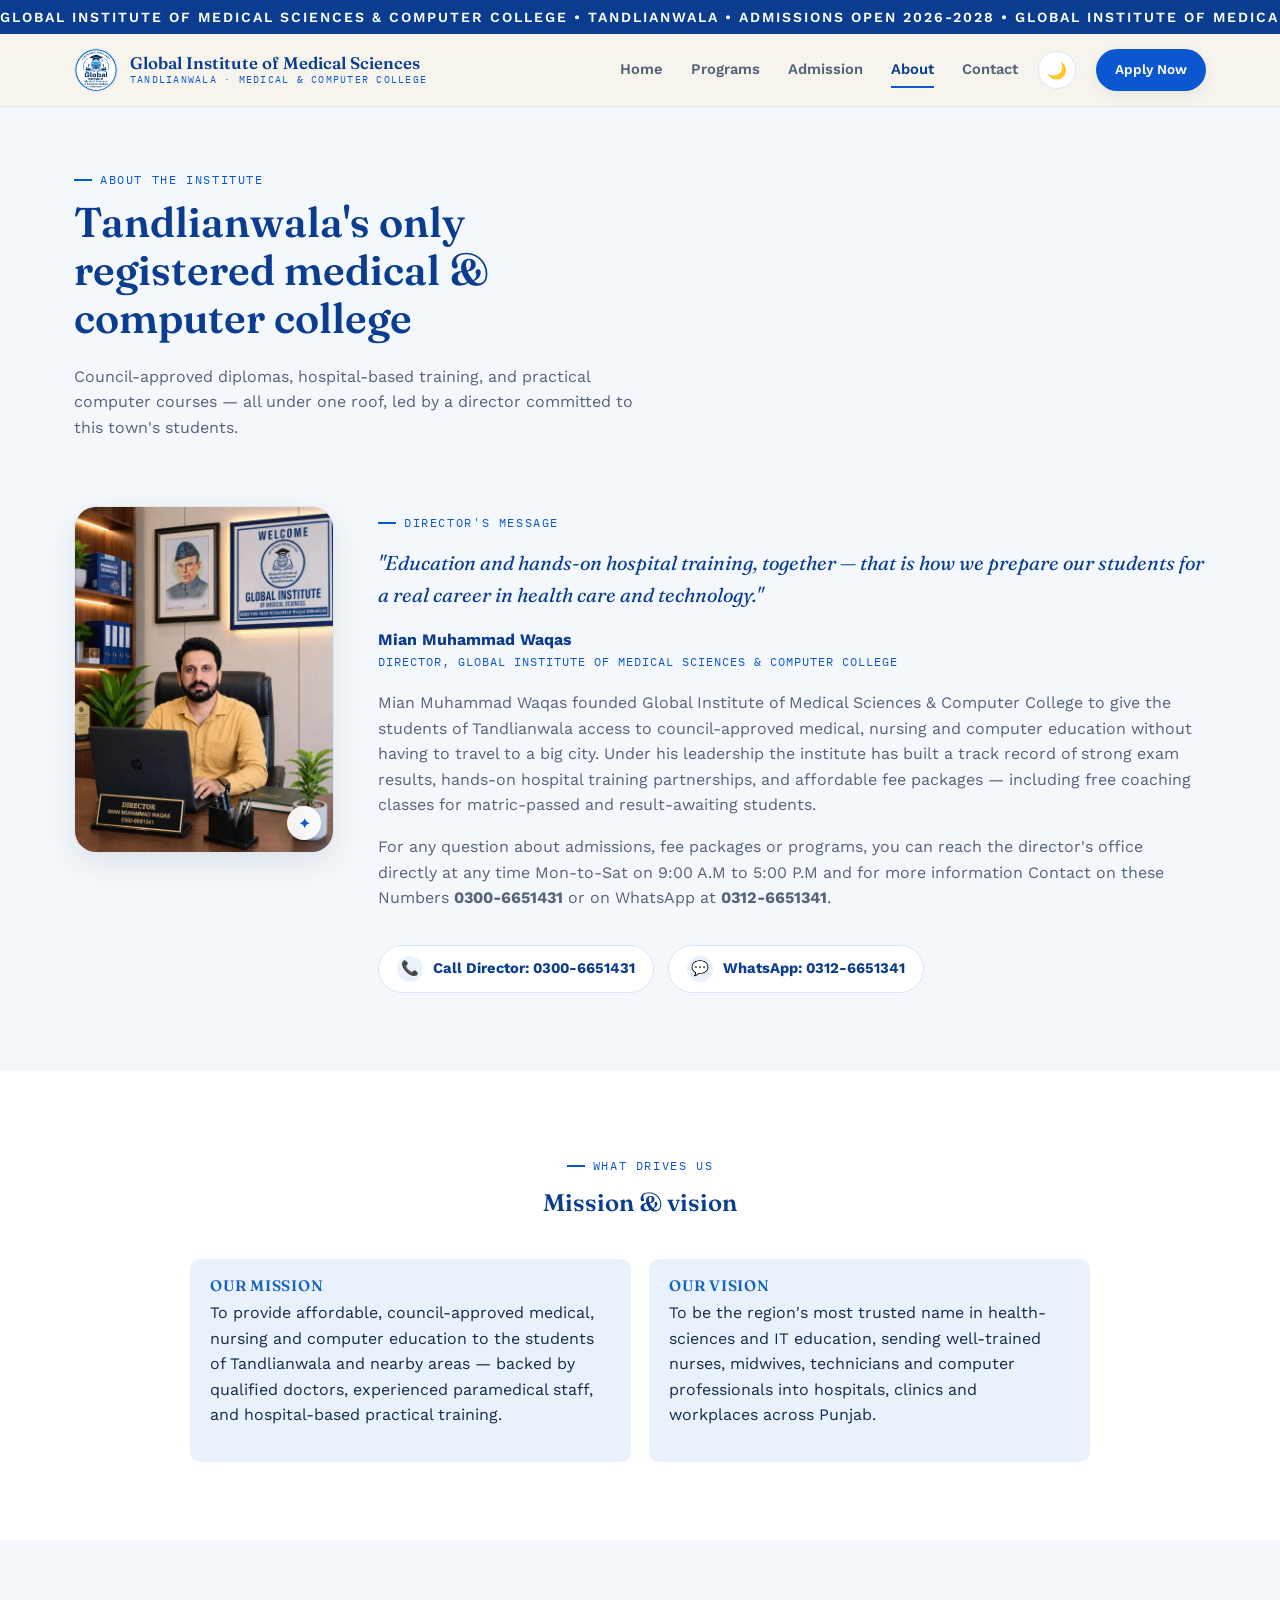
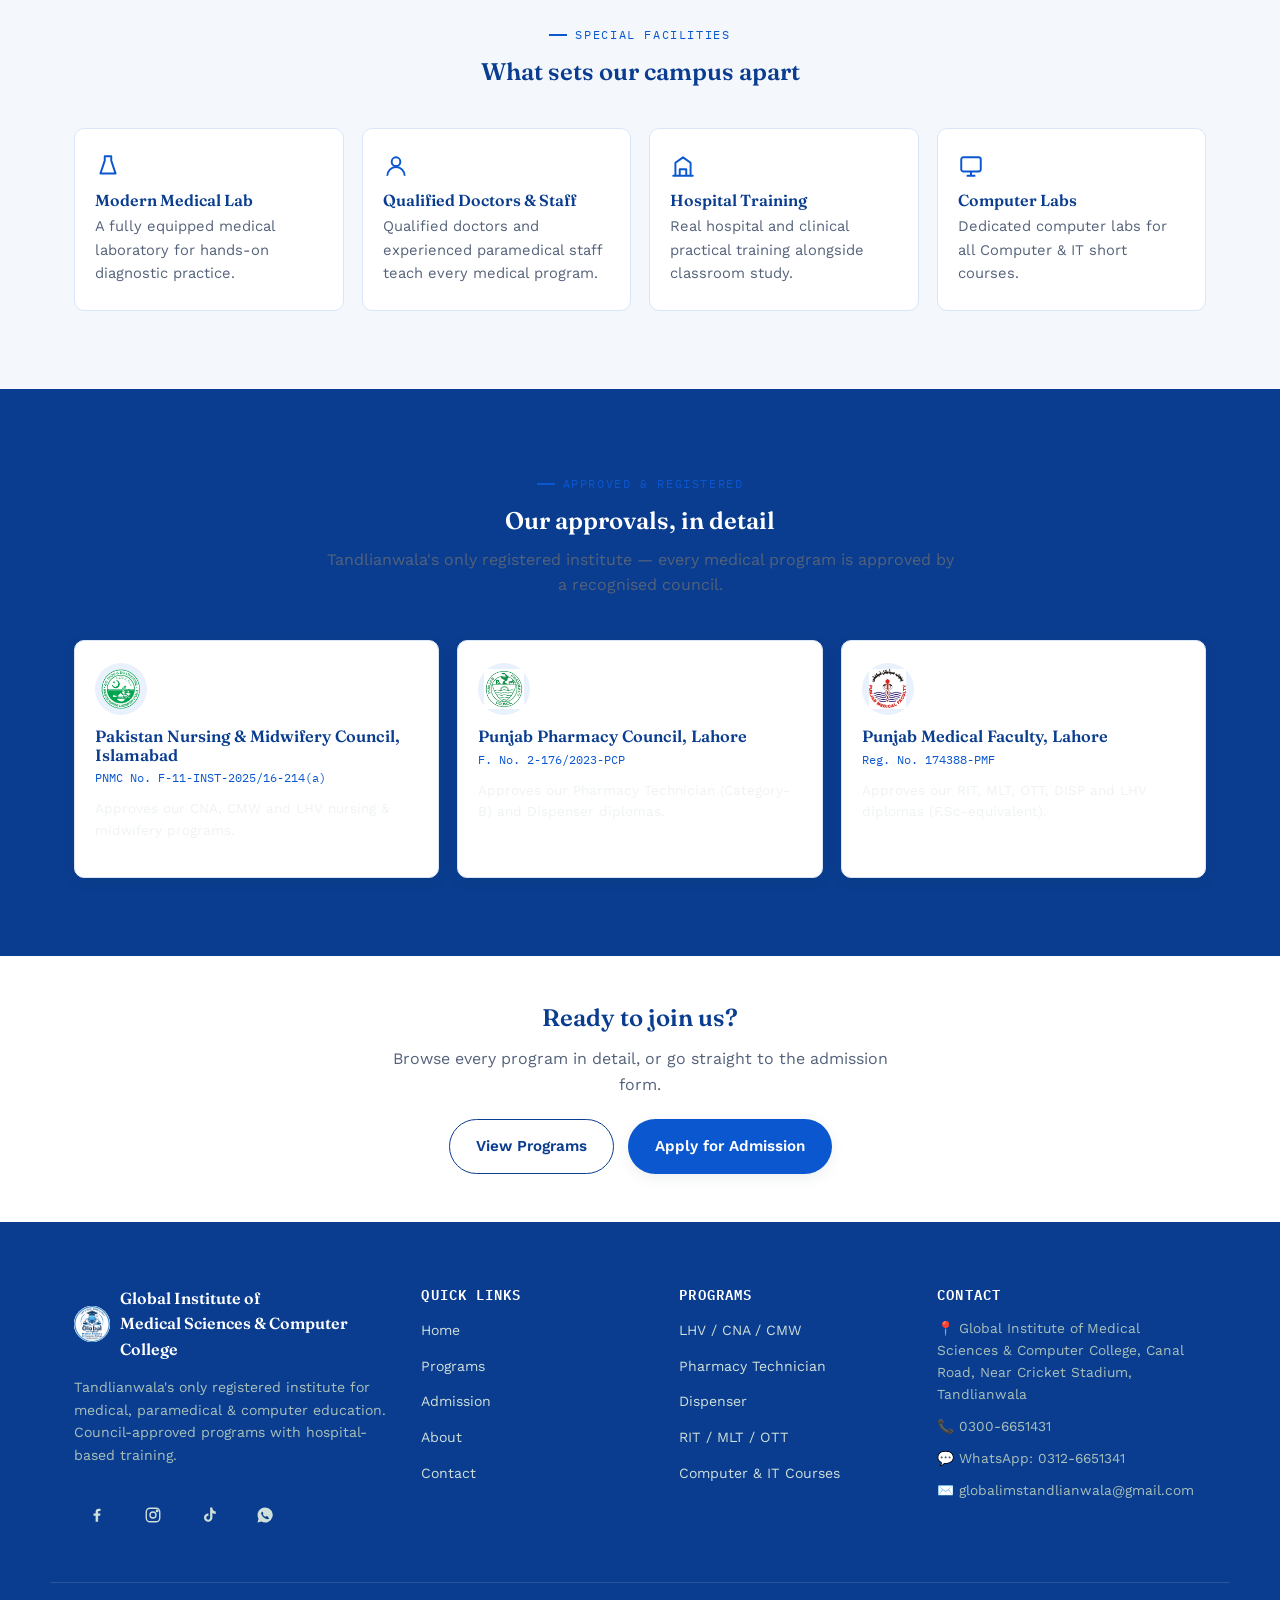
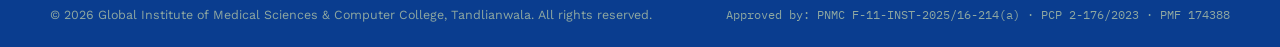
==== about.html @ 28b19cfd "Initial GIMS website" ====
<!doctype html>
<html lang="en">
  <head>
    <meta charset="UTF-8" />
    <meta name="viewport" content="width=device-width, initial-scale=1.0" />
    <script>
      // Applied before first paint to avoid a flash of the wrong
      // theme. GIMS defaults to the standard white + blue theme;
      // this only switches to dark if the visitor chose it before.
      (function () {
        try {
          if (localStorage.getItem("gims-theme") === "dark") {
            document.documentElement.setAttribute("data-theme", "dark");
          }
        } catch (e) {}
      })();
    </script>
    <title>About Us — Global Institute of Medical Sciences, Tandlianwala</title>
    <meta
      name="description"
      content="Meet our director, our mission and vision, and the councils that approve Global Institute of Medical Sciences & Computer College, Tandlianwala."
    />
    <link rel="icon" href="images/logo-real.jpg" type="image/jpeg" />

    <link rel="canonical" href="https://www.gimstandlianwala.edu.pk/about.html" />
    <meta name="robots" content="index, follow" />

    <!-- Open Graph -->
    <meta property="og:type" content="website" />
    <meta property="og:site_name" content="Global Institute of Medical Sciences & Computer College" />
    <meta property="og:title" content="About Us — Global Institute of Medical Sciences, Tandlianwala" />
    <meta property="og:description" content="Meet our director, our mission and vision, and the councils that approve Global Institute of Medical Sciences & Computer College, Tandlianwala." />
    <meta property="og:url" content="https://www.gimstandlianwala.edu.pk/about.html" />
    <meta property="og:image" content="https://www.gimstandlianwala.edu.pk/images/logo-real.jpg" />
    <meta property="og:locale" content="en_PK" />

    <!-- Twitter Card -->
    <meta name="twitter:card" content="summary_large_image" />
    <meta name="twitter:title" content="About Us — Global Institute of Medical Sciences, Tandlianwala" />
    <meta name="twitter:description" content="Meet our director, our mission and vision, and the councils that approve Global Institute of Medical Sciences & Computer College, Tandlianwala." />
    <meta name="twitter:image" content="https://www.gimstandlianwala.edu.pk/images/logo-real.jpg" />
    <link rel="preconnect" href="https://fonts.googleapis.com" />
    <link rel="preconnect" href="https://fonts.gstatic.com" crossorigin />
    <link
      href="https://fonts.googleapis.com/css2?family=Fraunces:wght@400;500;600;700&family=Work+Sans:wght@400;500;600;700&family=IBM+Plex+Mono:wght@400;500;600&display=swap"
      rel="stylesheet"
    />
    <link rel="stylesheet" href="css/style.css" />
    <link rel="stylesheet" href="css/gims-theme-dark.css" />
  </head>
  <body>
    <div id="preloader" aria-hidden="true">
      <span class="pl-mark">Global Institute</span>
      <span class="pl-bar"></span>
    </div>
    <header class="site-header">
      <div class="ecg-strip">
        <div class="marquee">
          GLOBAL INSTITUTE OF MEDICAL SCIENCES & COMPUTER COLLEGE • TANDLIANWALA
          • ADMISSIONS OPEN 2026-2028 • GLOBAL INSTITUTE OF MEDICAL SCIENCES &
          COMPUTER COLLEGE • TANDLIANWALA • ADMISSIONS OPEN 2026-2028 •
        </div>
      </div>
      <div class="header-inner">
        <a href="index.html" class="logo-link">
          <img
            src="images/logo-real.jpg"
            alt="Global Institute of Medical Sciences logo"
            width="44"
            height="44"
          />
          <span class="logo-text">
            <span class="name">Global Institute of Medical Sciences</span>
            <span class="place"
              >Tandlianwala &middot; Medical &amp; Computer College</span
            >
          </span>
        </a>
        <nav class="main-nav" id="mainNav">
          <a href="index.html">Home</a>
          <a href="programs.html">Programs</a>
          <a href="admission.html">Admission</a>
          <a href="about.html" aria-current="page">About</a>
          <a href="contact.html">Contact</a>
        </nav>
        <button
          type="button"
          class="gims-theme-toggle"
          id="gimsThemeToggle"
          aria-label="Switch to dark theme"
          aria-pressed="false"
        >
          <span class="gims-theme-toggle-ic" aria-hidden="true">🌙</span>
        </button>
        <a href="admission.html" class="btn btn-primary btn-sm header-cta"
          >Apply Now</a
        >
        <button class="nav-toggle" aria-label="Toggle menu" aria-expanded="false" aria-controls="mainNav">☰</button>
      </div>
    </header>

    <section class="page-hero">
      <div class="container">
        <div class="eyebrow">About the institute</div>
        <h1>Tandlianwala's only registered medical &amp; computer college</h1>
        <p>
          Council-approved diplomas, hospital-based training, and practical
          computer courses — all under one roof, led by a director committed to
          this town's students.
        </p>
      </div>
    </section>

    <!-- ================= DIRECTOR (FULL) ================= -->
    <section class="section" style="padding-top: 10px">
      <div class="container director-grid">
        <div class="gims-director-card">
          <img
            class="director-photo"
            src="images/director.jpg"
            alt="Mian Muhammad Waqas, Director, Global Institute of Medical Sciences, at his office desk"
            width="1080"
            height="1440"
            loading="lazy"
          />
          <span class="gims-director-accent" aria-hidden="true">✦</span>
        </div>
        <div>
          <div class="eyebrow">Director's message</div>
          <p class="director-quote">
            "Education and hands-on hospital training, together — that is how we
            prepare our students for a real career in health care and
            technology."
          </p>
          <div class="director-name">Mian Muhammad Waqas</div>
          <div class="director-title">
            Director, Global Institute of Medical Sciences &amp; Computer
            College
          </div>
          <p style="margin-top: 18px; color: var(--ink-soft)">
            Mian Muhammad Waqas founded Global Institute of Medical Sciences &
            Computer College to give the students of Tandlianwala access to
            council-approved medical, nursing and computer education without
            having to travel to a big city. Under his leadership the institute
            has built a track record of strong exam results, hands-on hospital
            training partnerships, and affordable fee packages — including free
            coaching classes for matric-passed and result-awaiting students.
          </p>
          <p style="color: var(--ink-soft)">
            For any question about admissions, fee packages or programs, you can
            reach the director's office directly at any time Mon-to-Sat on 9:00
            A.M to 5:00 P.M and for more information Contact on these Numbers
            <strong>0300-6651431</strong> or on WhatsApp at
            <strong>0312-6651341</strong>.
          </p>
          <div style="display: flex; flex-wrap: wrap; gap: 14px; margin-top: 6px">
            <a href="tel:+923006651431" class="gims-director-contact">
              <span class="ic" aria-hidden="true">📞</span>
              Call Director: 0300-6651431
            </a>
            <a href="https://wa.me/923126651341" class="gims-director-contact" target="_blank" rel="noopener">
              <span class="ic" aria-hidden="true">💬</span>
              WhatsApp: 0312-6651341
            </a>
          </div>
        </div>
      </div>
    </section>

    <!-- ================= MISSION / VISION ================= -->
    <section class="section section-alt">
      <div class="container">
        <div class="section-head">
          <div class="eyebrow" style="justify-content: center">
            What drives us
          </div>
          <h2>Mission &amp; vision</h2>
        </div>
        <div class="mv-grid" style="max-width: 900px; margin: 0 auto">
          <div class="mv-card">
            <h4>Our Mission</h4>
            <p>
              To provide affordable, council-approved medical, nursing and
              computer education to the students of Tandlianwala and nearby
              areas — backed by qualified doctors, experienced paramedical
              staff, and hospital-based practical training.
            </p>
          </div>
          <div class="mv-card">
            <h4>Our Vision</h4>
            <p>
              To be the region's most trusted name in health-sciences and IT
              education, sending well-trained nurses, midwives, technicians and
              computer professionals into hospitals, clinics and workplaces
              across Punjab.
            </p>
          </div>
        </div>
      </div>
    </section>

    <!-- ================= FACILITIES ================= -->
    <section class="section">
      <div class="container">
        <div class="section-head">
          <div class="eyebrow" style="justify-content: center">
            Special facilities
          </div>
          <h2>What sets our campus apart</h2>
        </div>
        <div class="feature-grid">
          <div class="feature-card">
            <div class="icon">
              <svg width="26" height="26" viewBox="0 0 24 24" fill="none">
                <path
                  d="M9 3h6v4l4 12H5L9 7V3z"
                  stroke="currentColor"
                  stroke-width="1.8"
                  stroke-linejoin="round"
                />
              </svg>
            </div>
            <h4>Modern Medical Lab</h4>
            <p>
              A fully equipped medical laboratory for hands-on diagnostic
              practice.
            </p>
          </div>
          <div class="feature-card">
            <div class="icon">
              <svg width="26" height="26" viewBox="0 0 24 24" fill="none">
                <circle
                  cx="12"
                  cy="8"
                  r="4"
                  stroke="currentColor"
                  stroke-width="1.8"
                />
                <path
                  d="M4 21c0-4.4 3.6-8 8-8s8 3.6 8 8"
                  stroke="currentColor"
                  stroke-width="1.8"
                />
              </svg>
            </div>
            <h4>Qualified Doctors &amp; Staff</h4>
            <p>
              Qualified doctors and experienced paramedical staff teach every
              medical program.
            </p>
          </div>
          <div class="feature-card">
            <div class="icon">
              <svg width="26" height="26" viewBox="0 0 24 24" fill="none">
                <path
                  d="M3 21h18M5 21V9l7-5 7 5v12M9 21v-6h6v6"
                  stroke="currentColor"
                  stroke-width="1.8"
                  stroke-linecap="round"
                  stroke-linejoin="round"
                />
              </svg>
            </div>
            <h4>Hospital Training</h4>
            <p>
              Real hospital and clinical practical training alongside classroom
              study.
            </p>
          </div>
          <div class="feature-card">
            <div class="icon">
              <svg width="26" height="26" viewBox="0 0 24 24" fill="none">
                <rect
                  x="3"
                  y="4"
                  width="18"
                  height="13"
                  rx="2"
                  stroke="currentColor"
                  stroke-width="1.8"
                />
                <path
                  d="M8 21h8M12 17v4"
                  stroke="currentColor"
                  stroke-width="1.8"
                />
              </svg>
            </div>
            <h4>Computer Labs</h4>
            <p>
              Dedicated computer labs for all Computer &amp; IT short courses.
            </p>
          </div>
        </div>
      </div>
    </section>

    <!-- ================= LICENSES / APPROVALS (DETAIL) ================= -->
    <section class="section section-navy">
      <div class="container">
        <div class="section-head">
          <div class="eyebrow" style="justify-content: center">
            Approved &amp; registered
          </div>
          <h2>Our approvals, in detail</h2>
          <p>
            Tandlianwala's only registered institute — every medical program is
            approved by a recognised council.
          </p>
        </div>
        <div class="trust-strip">
          <div class="trust-card">
            <div class="seal">
              <img
                src="images/pnmc.png"
                alt="Pakistan Nursing &amp; Midwifery Council seal"
                width="300"
                height="294"
                loading="lazy"
              />
            </div>
            <h4>Pakistan Nursing &amp; Midwifery Council, Islamabad</h4>
            <div class="lic-no">PNMC No. F-11-INST-2025/16-214(a)</div>
            <p style="margin-top: 10px; font-size: 0.85rem">
              Approves our CNA, CMW and LHV nursing &amp; midwifery programs.
            </p>
          </div>
          <div class="trust-card">
            <div class="seal">
              <img
                src="images/pharmacy-council.png"
                alt="Punjab Pharmacy Council seal"
                width="600"
                height="600"
                loading="lazy"
              />
            </div>
            <h4>Punjab Pharmacy Council, Lahore</h4>
            <div class="lic-no">F. No. 2-176/2023-PCP</div>
            <p style="margin-top: 10px; font-size: 0.85rem">
              Approves our Pharmacy Technician (Category-B) and Dispenser
              diplomas.
            </p>
          </div>
          <div class="trust-card">
            <div class="seal">
              <img src="images/pmf.png" alt="Punjab Medical Faculty seal" width="257" height="277" loading="lazy" />
            </div>
            <h4>Punjab Medical Faculty, Lahore</h4>
            <div class="lic-no">Reg. No. 174388-PMF</div>
            <p style="margin-top: 10px; font-size: 0.85rem">
              Approves our RIT, MLT, OTT, DISP and LHV diplomas
              (F.Sc-equivalent).
            </p>
          </div>
        </div>
      </div>
    </section>

    <section class="section-tight section-alt">
      <div class="container" style="text-align: center">
        <h2 style="margin-bottom: 14px">Ready to join us?</h2>
        <p style="color: var(--ink-soft); max-width: 52ch; margin: 0 auto 22px">
          Browse every program in detail, or go straight to the admission form.
        </p>
        <div
          style="
            display: flex;
            gap: 14px;
            justify-content: center;
            flex-wrap: wrap;
          "
        >
          <a href="programs.html" class="btn btn-outline">View Programs</a>
          <a href="admission.html" class="btn btn-primary"
            >Apply for Admission</a
          >
        </div>
      </div>
    </section>

    <footer class="site-footer">
      <div class="container footer-grid">
        <div class="footer-about">
          <div class="f-logo">
            <img
              src="images/logo-real.jpg"
              alt="Global Institute of Medical Sciences logo"
              width="36"
              height="36"
            />
            <span class="name"
              >Global Institute of<br />Medical Sciences & Computer
              College</span
            >
          </div>
          <p>
            Tandlianwala's only registered institute for medical, paramedical
            &amp; computer education. Council-approved programs with
            hospital-based training.
          </p>
          <div class="social-row" style="justify-content: flex-start">
            <a
              class="social-btn gims-social-tooltip" data-tooltip="Follow GIMS on Facebook"
              href="https://www.facebook.com/profile.php?id=61558160542675"
              target="_blank"
              rel="noopener"
              aria-label="Facebook"
              ><svg
                width="18"
                height="18"
                viewBox="0 0 24 24"
                fill="currentColor"
              >
                <path
                  d="M13.5 21v-8h2.7l.4-3.1h-3.1V8c0-.9.25-1.5 1.55-1.5H16.7V3.7C16.4 3.66 15.4 3.57 14.24 3.57c-2.42 0-4.08 1.48-4.08 4.19V9.9H7.4V13h2.76v8h3.34z"
                /></svg
            ></a>
            <a
              class="social-btn gims-social-tooltip" data-tooltip="Follow GIMS on Instagram"
              href="https://instagram.com/Global%20Medical%20College%20Tandlianwala"
              target="_blank"
              rel="noopener"
              aria-label="Instagram"
              ><svg
                width="18"
                height="18"
                viewBox="0 0 24 24"
                fill="none"
                stroke="currentColor"
                stroke-width="1.8"
              >
                <rect x="3" y="3" width="18" height="18" rx="5" />
                <circle cx="12" cy="12" r="4" />
                <circle cx="17.5" cy="6.5" r="1" /></svg
            ></a>
            <a
              class="social-btn gims-social-tooltip" data-tooltip="Follow GIMS on TikTok"
              href="https://www.tiktok.com/@global_medical_clg_tndla?_r=1&amp;_t=ZS-98BRpgxeo1"
              target="_blank"
              rel="noopener"
              aria-label="TikTok"
              ><svg
                width="18"
                height="18"
                viewBox="0 0 24 24"
                fill="currentColor"
              >
                <path
                  d="M16.5 2h-3v13.6a2.6 2.6 0 11-2.2-2.57V9.9a5.6 5.6 0 00-.4 0A5.6 5.6 0 1016.5 15.5V9.2a8.2 8.2 0 004.5 1.35V7.4a5.3 5.3 0 01-4.5-5.4z"
                /></svg
            ></a>
            <a
              class="social-btn gims-social-tooltip" data-tooltip="Chat with GIMS on WhatsApp"
              href="https://wa.me/923126651341"
              target="_blank"
              rel="noopener"
              aria-label="WhatsApp"
              ><svg
                width="18"
                height="18"
                viewBox="0 0 24 24"
                fill="currentColor"
              >
                <path
                  d="M12 2a10 10 0 00-8.6 15L2 22l5.2-1.4A10 10 0 1012 2zm5.7 14.3c-.2.6-1.4 1.2-1.9 1.2-.5.1-1.1.1-1.8-.1a13 13 0 01-4.1-2.5 12.6 12.6 0 01-2.4-3.4c-.3-.6-.6-1.3-.6-2 0-.7.4-1.1.6-1.3l.5-.5c.2-.2.4-.3.6 0l1.1 1.7c.1.2.1.4 0 .6l-.5.7c-.1.2-.1.4 0 .6.4.7 1 1.4 1.6 1.9.6.5 1.3.9 2 1.2.2.1.4.1.5-.1l.6-.8c.2-.2.4-.3.6-.1l1.6 1c.2.1.3.3.3.5 0 .2 0 .5-.1.7z"
                /></svg
            ></a>
          </div>
        </div>
        <div>
          <h4>Quick Links</h4>
          <ul>
            <li><a href="index.html">Home</a></li>
            <li><a href="programs.html">Programs</a></li>
            <li><a href="admission.html">Admission</a></li>
            <li><a href="about.html">About</a></li>
            <li><a href="contact.html">Contact</a></li>
          </ul>
        </div>
        <div>
          <h4>Programs</h4>
          <ul>
            <li><a href="programs.html#nursing">LHV / CNA / CMW</a></li>
            <li><a href="programs.html#pharmacy">Pharmacy Technician</a></li>
            <li><a href="programs.html#pharmacy">Dispenser</a></li>
            <li><a href="programs.html#medtech">RIT / MLT / OTT</a></li>
            <li>
              <a href="programs.html#computer">Computer &amp; IT Courses</a>
            </li>
          </ul>
        </div>
        <div class="footer-contact">
          <h4>Contact</h4>
          <ul>
            <li>
              📍 Global Institute of Medical Sciences & Computer College, Canal
              Road, Near Cricket Stadium, Tandlianwala
            </li>
            <li>📞 0300-6651431</li>
            <li>💬 WhatsApp: 0312-6651341</li>
            <li>✉️ globalimstandlianwala@gmail.com</li>
          </ul>
        </div>
      </div>
      <div class="container footer-bottom">
        <span
          >© 2026 Global Institute of Medical Sciences & Computer College,
          Tandlianwala. All rights reserved.</span
        >
        <span class="lic-nos"
          >Approved by: PNMC F-11-INST-2025/16-214(a) · PCP 2-176/2023 · PMF
          174388</span
        >
      </div>
    </footer>

    <nav class="gims-mobile-nav" aria-label="Mobile quick navigation">
      <a href="index.html" data-page="index.html">
        <span class="ic" aria-hidden="true">🏠</span>
        <span>Home</span>
      </a>
      <a href="programs.html" data-page="programs.html">
        <span class="ic" aria-hidden="true">📚</span>
        <span>Programs</span>
      </a>
      <a href="admission.html" class="gims-mobile-nav-cta" data-page="admission.html">
        <span class="ic" aria-hidden="true">📝</span>
        <span>Admission</span>
      </a>
      <a href="contact.html" data-page="contact.html">
        <span class="ic" aria-hidden="true">📞</span>
        <span>Contact</span>
      </a>
      <a href="about.html" data-page="about.html">
        <span class="ic" aria-hidden="true">☰</span>
        <span>More</span>
      </a>
    </nav>


    <script src="js/data/programs.js"></script>
    <script src="js/admission/formSubmit.js"></script>
    <script src="js/admission/medicalAdmission.js"></script>
    <script src="js/admission/computerAdmission.js"></script>
    <script src="js/pages/contactForm.js"></script>
    <script src="js/pages/programsPage.js"></script>
    <script src="js/ui/nav.js"></script>
    <script src="js/ui/faq.js"></script>
    <script src="js/ui/theme.js"></script>
    <script src="js/ui/mobileNav.js"></script>
    <script src="js/ui/animations.js"></script>
    <script src="js/ui/flipCards.js"></script>
    <script src="js/ui/preloader.js"></script>
    <script src="js/main.js"></script>
  </body>
</html>
---- css/style.css ----
/* ============================================================
   Global Institute of Medical Sciences — Tandlianwala
   Design tokens
   ============================================================ */
:root {
  --navy: #0a3d8f;
  --navy-surface: var(--navy);
  --teal: #1565c0;
  --teal-light: #e9f1fc;
  --cream: #f4f8fd;
  --paper: #ffffff;
  --red: #0b57d0;
  --red-dark: #08409e;
  --gold: #5b9bea;
  --danger: #b23a2e;
  --danger-dark: #8f2e24;
  --ink: #132a4d;
  --ink-soft: #54627a;
  --line: #d9e6f7;
  --font-display: "Fraunces", serif;
  --font-body: "Work Sans", sans-serif;
  --font-mono: "IBM Plex Mono", monospace;
  --radius: 10px;
  --radius-lg: 22px;
  --shadow: 0 10px 30px rgba(11, 47, 44, 0.1);
  --shadow-sm: 0 4px 14px rgba(11, 47, 44, 0.08);
  --container: 1180px;
}

*,
*::before,
*::after {
  box-sizing: border-box;
}
html {
  scroll-behavior: smooth;
}
body {
  margin: 0;
  background: var(--cream);
  color: var(--ink);
  font-family: var(--font-body);
  font-size: 16px;
  line-height: 1.6;
  -webkit-font-smoothing: antialiased;
}
img,
svg {
  max-width: 100%;
  display: block;
}
a {
  color: inherit;
  text-decoration: none;
}
ul {
  margin: 0;
  padding: 0;
  list-style: none;
}
h1,
h2,
h3,
h4 {
  font-family: var(--font-display);
  color: var(--navy);
  margin: 0 0 0.5em;
  line-height: 1.15;
  font-weight: 600;
}
p {
  margin: 0 0 1em;
}
.container {
  max-width: var(--container);
  margin: 0 auto;
  padding: 0 24px;
}
.mono {
  font-family: var(--font-mono);
}
.sr-only {
  position: absolute;
  width: 1px;
  height: 1px;
  padding: 0;
  margin: -1px;
  overflow: hidden;
  clip: rect(0, 0, 0, 0);
  white-space: nowrap;
  border: 0;
}

:focus-visible {
  outline: 3px solid var(--gold);
  outline-offset: 2px;
}

@media (prefers-reduced-motion: reduce) {
  * {
    animation-duration: 0.001ms !important;
    animation-iteration-count: 1 !important;
    transition-duration: 0.001ms !important;
    scroll-behavior: auto !important;
  }
}

/* ============================================================
   PRELOADER
   ============================================================ */
#preloader {
  position: fixed;
  inset: 0;
  z-index: 9999;
  display: flex;
  flex-direction: column;
  align-items: center;
  justify-content: center;
  gap: 14px;
  background: var(--cream);
  transition: opacity 0.6s ease, visibility 0.6s ease;
}
#preloader .pl-mark {
  font-family: var(--font-display);
  font-size: 1.6rem;
  font-weight: 600;
  color: var(--navy);
  letter-spacing: 0.02em;
  filter: blur(6px);
  opacity: 0;
  animation: plReveal 1.1s ease forwards 0.15s;
}
#preloader .pl-bar {
  width: 160px;
  height: 3px;
  border-radius: 999px;
  background: var(--line);
  overflow: hidden;
}
#preloader .pl-bar::after {
  content: "";
  display: block;
  height: 100%;
  width: 40%;
  border-radius: 999px;
  background: linear-gradient(90deg, var(--teal), var(--navy-surface));
  animation: plSlide 1.1s ease-in-out infinite;
}
#preloader.done {
  opacity: 0;
  visibility: hidden;
  pointer-events: none;
}
@keyframes plReveal {
  from {
    filter: blur(6px);
    opacity: 0;
    transform: translateY(6px);
  }
  to {
    filter: blur(0);
    opacity: 1;
    transform: translateY(0);
  }
}
@keyframes plSlide {
  0% {
    transform: translateX(-100%);
  }
  100% {
    transform: translateX(350%);
  }
}
@media (prefers-reduced-motion: reduce) {
  #preloader,
  #preloader .pl-mark,
  #preloader .pl-bar::after {
    animation: none !important;
    transition: none !important;
  }
  #preloader .pl-mark {
    filter: none;
    opacity: 1;
  }
}

/* ============================================================
   SCROLL REVEAL
   ============================================================ */
.reveal {
  opacity: 0;
  transform: translateY(22px);
  transition: opacity 0.7s cubic-bezier(0.16, 1, 0.3, 1),
    transform 0.7s cubic-bezier(0.16, 1, 0.3, 1);
}
.reveal.is-visible {
  opacity: 1;
  transform: translateY(0);
}

/* ---------- eyebrow / labels ---------- */
.eyebrow {
  display: inline-flex;
  align-items: center;
  gap: 8px;
  font-family: var(--font-mono);
  font-size: 0.72rem;
  letter-spacing: 0.14em;
  text-transform: uppercase;
  color: var(--red);
  margin-bottom: 14px;
}
.eyebrow::before {
  content: "";
  width: 18px;
  height: 2px;
  background: var(--red);
  display: inline-block;
}

/* ---------- buttons ---------- */
.btn {
  display: inline-flex;
  align-items: center;
  justify-content: center;
  gap: 8px;
  padding: 14px 26px;
  border-radius: 999px;
  font-weight: 600;
  font-size: 0.95rem;
  border: 1.5px solid transparent;
  cursor: pointer;
  transition:
    transform 0.15s ease,
    box-shadow 0.15s ease,
    background 0.15s ease,
    color 0.15s ease;
  font-family: var(--font-body);
}
.btn:hover {
  transform: translateY(-2px);
}
.btn-primary {
  background: var(--red);
  color: #fff;
  box-shadow: var(--shadow-sm);
}
.btn-primary:hover {
  background: var(--red-dark);
}
.btn-outline {
  border-color: var(--navy-surface);
  color: var(--navy);
  background: transparent;
}
.btn-outline:hover {
  background: var(--navy-surface);
  color: #fff;
}
.btn-block {
  width: 100%;
}
.btn-sm {
  padding: 9px 18px;
  font-size: 0.85rem;
}
.btn[disabled] {
  opacity: 0.5;
  cursor: not-allowed;
  transform: none;
}

/* ============================================================
   HEADER
   ============================================================ */
.site-header {
  position: sticky;
  top: 0;
  z-index: 100;
  background: rgba(247, 244, 236, 0.92);
  backdrop-filter: blur(8px);
  border-bottom: 1px solid var(--line);
}
.ecg-strip {
  height: 34px;
  background: var(--navy-surface);
  overflow: hidden;
  display: flex;
  align-items: center;
}

.marquee {
  display: inline-block;
  white-space: nowrap;
  color: #fff;
  font-size: 14px;
  font-weight: 600;
  letter-spacing: 2px;
  text-transform: uppercase;
  animation: marquee 25s linear infinite;
}

@keyframes marquee {
  0% {
    transform: translateX(100%);
  }
  100% {
    transform: translateX(-100%);
  }
}

.header-inner {
  display: flex;
  align-items: center;
  gap: 20px;
  padding: 14px 24px;
  max-width: var(--container);
  margin: 0 auto;
}
.logo-link {
  display: flex;
  align-items: center;
  gap: 12px;
  margin-right: auto;
}
.logo-text {
  line-height: 1.15;
}
.logo-text .name {
  display: block;
  font-family: var(--font-display);
  font-weight: 600;
  font-size: 1.05rem;
  color: var(--navy);
}
.logo-text .place {
  display: block;
  font-family: var(--font-mono);
  font-size: 0.65rem;
  letter-spacing: 0.12em;
  text-transform: uppercase;
  color: var(--red);
}

.main-nav {
  display: flex;
  gap: 28px;
}
.main-nav a {
  font-weight: 600;
  font-size: 0.92rem;
  color: var(--ink-soft);
  position: relative;
  padding: 4px 0;
}
.main-nav a::after {
  content: "";
  position: absolute;
  left: 0;
  bottom: -2px;
  width: 0;
  height: 2px;
  background: var(--red);
  transition: width 0.2s ease;
}
.main-nav a:hover,
.main-nav a[aria-current="page"] {
  color: var(--navy);
}
.main-nav a[aria-current="page"]::after,
.main-nav a:hover::after {
  width: 100%;
}

.nav-toggle {
  display: none;
  background: none;
  border: 1.5px solid var(--navy-surface);
  border-radius: 8px;
  width: 42px;
  height: 42px;
  font-size: 1.2rem;
  cursor: pointer;
  color: var(--navy);
}

@media (max-width: 880px) {
  .main-nav {
    position: absolute;
    top: 100%;
    left: 0;
    right: 0;
    background: var(--paper);
    flex-direction: column;
    gap: 0;
    padding: 8px 24px 18px;
    border-bottom: 1px solid var(--line);
    display: none;
  }
  .main-nav.open {
    display: flex;
  }
  .main-nav a {
    padding: 12px 0;
    border-bottom: 1px solid var(--line);
  }
  .header-cta {
    display: none;
  }
  .nav-toggle {
    display: block;
  }
}

/* ============================================================
   HERO PREMIUM
============================================================ */

.hero {
  position: relative;
  overflow: hidden;
  padding: 90px 0 70px;
  background: linear-gradient(135deg, #f7fbff 0%, #eef6ff 30%, #dceeff 100%);
  --spot-x: 50%;
  --spot-y: 30%;
}

.hero-glow {
  position: absolute;
  inset: 0;
  z-index: 1;
  pointer-events: none;
  background: radial-gradient(
    420px circle at var(--spot-x) var(--spot-y),
    rgba(46, 140, 255, 0.14),
    transparent 70%
  );
  opacity: 0;
  transition: opacity 0.4s ease;
}
.hero:hover .hero-glow {
  opacity: 1;
}
@media (pointer: coarse), (prefers-reduced-motion: reduce) {
  .hero-glow {
    display: none;
  }
}

.hero::before {
  content: "";
  position: absolute;
  width: 650px;
  height: 650px;
  left: -180px;
  top: -250px;
  border-radius: 50%;
  background: radial-gradient(
    circle,
    rgba(21, 101, 192, 0.18),
    transparent 70%
  );
  animation: floatBlob1 12s ease-in-out infinite;
}

.hero::after {
  content: "";
  position: absolute;
  width: 500px;
  height: 500px;
  right: -120px;
  bottom: -220px;
  border-radius: 50%;
  background: radial-gradient(circle, rgba(0, 168, 255, 0.15), transparent 70%);
  animation: floatBlob2 14s ease-in-out infinite;
}

.hero-grid {
  position: relative;
  z-index: 2;
  display: grid;
  grid-template-columns: 1.05fr 0.95fr;
  gap: 70px;
  align-items: center;
}

.hero h1 {
  font-size: clamp(2.5rem, 4vw, 4rem);
  line-height: 1.08;
  font-weight: 800;
  color: #0a3d8f;
  margin-bottom: 18px;
}

.hero .lede {
  font-size: 1.08rem;
  line-height: 1.9;
  color: #55708b;
  max-width: 620px;
}

.hero-ctas {
  display: flex;
  gap: 18px;
  margin-top: 35px;
  flex-wrap: wrap;
}

.hero-badge-row {
  display: flex;
  gap: 14px;
  margin-top: 35px;
  flex-wrap: wrap;
}

.hero-badge {
  background: rgba(255, 255, 255, 0.75);
  backdrop-filter: blur(18px);
  border: 1px solid rgba(255, 255, 255, 0.5);
  border-radius: 60px;
  padding: 12px 18px;
  box-shadow: 0 15px 40px rgba(20, 80, 160, 0.08);
  transition: 0.35s;
}

.hero-badge:hover {
  transform: translateY(-5px);
  box-shadow: 0 25px 50px rgba(20, 80, 160, 0.18);
}

/* ================= BADGE ================= */

.stage {
  position: relative;
  width: 480px;
  height: 480px;
  max-width: 100%;
  aspect-ratio: 1 / 1;
  display: flex;
  justify-content: center;
  align-items: center;
}

.badge-svg {
  width: 100%;
  height: 100%;
  overflow: visible;
}

.ring {
  animation: rotateGlow 22s linear infinite;
  transform-origin: 240px 240px;
}

.pulse-dot {
  animation: pulseDot 1.6s ease-in-out infinite;
}

.ecg {
  stroke-dasharray: 300;
  stroke-dashoffset: 300;
  animation: ecgDraw 3s ease-in-out infinite;
}

.float {
  animation: floatY 5s ease-in-out infinite;
  transform-origin: 240px 240px;
}

/* ================= ANIMATION ================= */

@keyframes rotateGlow {
  from {
    transform: rotate(0deg);
  }
  to {
    transform: rotate(360deg);
  }
}

@keyframes pulseDot {
  0%,
  100% {
    transform: scale(1);
    opacity: 1;
  }
  50% {
    transform: scale(2.2);
    opacity: 0;
  }
}

@keyframes ecgDraw {
  0% {
    stroke-dashoffset: 300;
    opacity: 0.3;
  }
  10% {
    opacity: 1;
  }
  55% {
    stroke-dashoffset: 0;
    opacity: 1;
  }
  75% {
    opacity: 0.4;
  }
  100% {
    stroke-dashoffset: 0;
    opacity: 0.4;
  }
}

@keyframes floatY {
  0%,
  100% {
    transform: translateY(0);
  }
  50% {
    transform: translateY(-4px);
  }
}

/* ================= RESPONSIVE ================= */

@media (max-width: 1200px) {
  .hero-grid {
    grid-template-columns: 1fr 1fr;
    gap: 40px;
  }
  .stage {
    width: 440px;
    height: 440px;
  }
}

@media (max-width: 992px) {
  .hero-grid {
    grid-template-columns: 1fr;
    text-align: center;
  }
  .hero .lede {
    margin: auto;
  }
  .hero-ctas,
  .hero-badge-row {
    justify-content: center;
  }
  .stage {
    width: 420px;
    height: 420px;
    margin: auto;
  }
}

@media (max-width: 576px) {
  .hero {
    padding: 70px 0 50px;
  }
  .stage {
    width: min(88vw, 360px);
    height: min(88vw, 360px);
    margin: auto;
  }
}

@media (max-width: 380px) {
  .stage {
    width: 310px;
    height: 310px;
  }
}

@media (prefers-reduced-motion: reduce) {
  .ring,
  .pulse-dot,
  .ecg,
  .float {
    animation: none !important;
  }
  .ecg {
    stroke-dashoffset: 0;
    opacity: 1;
  }
}
/* ============================================================
   SECTIONS shared
   ============================================================ */
.section {
  padding: 78px 0;
}
.section-tight {
  padding: 48px 0;
}
.section-alt {
  background: var(--paper);
}
.section-navy {
  background: var(--navy-surface);
  color: #eef3f1;
}
.section-navy h2,
.section-navy h3 {
  color: #fff;
}
.section-head {
  max-width: 640px;
  margin: 0 auto 42px;
  text-align: center;
}
.section-head p {
  color: var(--ink-soft);
}
.section-head.left {
  margin: 0 0 42px;
  text-align: left;
}

/* ---------- logo image ---------- */
.logo-link img {
  border-radius: 50%;
  background: #fff;
  object-fit: contain;
  border: 1px solid var(--line);
  box-shadow: 0 0 0 rgba(21, 101, 192, 0);
  transition: box-shadow 0.35s ease, transform 0.35s ease;
}
.logo-link:hover img {
  box-shadow: 0 0 0 4px rgba(21, 101, 192, 0.12),
    0 0 18px rgba(21, 101, 192, 0.35);
  transform: scale(1.04);
}
.f-logo img {
  border-radius: 50%;
  background: #fff;
  object-fit: contain;
  transition: box-shadow 0.35s ease;
}
.f-logo:hover img {
  box-shadow: 0 0 16px rgba(91, 155, 234, 0.55);
}
@media (prefers-reduced-motion: reduce) {
  .logo-link img,
  .f-logo img {
    transition: none;
  }
}

/* ---------- top-level track tabs (Medical / Computer) ---------- */
.track-tabs {
  display: flex;
  gap: 12px;
  flex-wrap: wrap;
  margin-bottom: 36px;
}
.track-tab {
  flex: 1;
  min-width: 220px;
  display: flex;
  align-items: center;
  gap: 14px;
  text-align: left;
  padding: 18px 20px;
  border-radius: var(--radius-lg);
  border: 1.5px solid var(--line);
  background: var(--paper);
  cursor: pointer;
  transition:
    border-color 0.15s ease,
    background 0.15s ease;
}
.track-tab .tt-ic {
  width: 42px;
  height: 42px;
  border-radius: 50%;
  background: var(--teal-light);
  color: var(--teal);
  display: flex;
  align-items: center;
  justify-content: center;
  flex-shrink: 0;
}
.track-tab .tt-title {
  font-family: var(--font-display);
  font-weight: 600;
  color: var(--navy);
  font-size: 1.02rem;
}
.track-tab .tt-sub {
  font-size: 0.8rem;
  color: var(--ink-soft);
}
.track-tab.active {
  border-color: var(--red);
  background: var(--teal-light);
}
.track-panel {
  display: none;
}
.track-panel.active {
  display: block;
  animation: fadeIn 0.25s ease;
}

/* ---------- license / trust strip ---------- */
.trust-strip {
  display: grid;
  grid-template-columns: repeat(3, 1fr);
  gap: 18px;
}
.trust-card {
  background: var(--paper);
  border: 1px solid var(--line);
  border-radius: var(--radius);
  padding: 22px 20px;
  box-shadow: var(--shadow-sm);
  transition: transform 0.25s cubic-bezier(0.16, 1, 0.3, 1),
    box-shadow 0.25s ease, border-color 0.25s ease;
}
.trust-card:hover {
  transform: translateY(-5px) scale(1.015);
  box-shadow: var(--shadow);
  border-color: var(--gold);
}
.trust-card .seal {
  width: 52px;
  height: 52px;
  border-radius: 50%;
  background: var(--teal-light);
  display: flex;
  align-items: center;
  justify-content: center;
  color: var(--teal);
  margin-bottom: 12px;
  padding: 6px;
  transition: transform 0.25s ease;
}
.trust-card:hover .seal {
  transform: scale(1.08);
}
@media (prefers-reduced-motion: reduce) {
  .trust-card,
  .trust-card .seal {
    transition: none;
  }
}
.trust-card .seal img {
  width: 100%;
  height: 100%;
  object-fit: contain;
}
.pd-badge img {
  width: 70%;
  height: 70%;
  object-fit: contain;
}
.trust-card h4 {
  margin-bottom: 4px;
  font-size: 1.02rem;
}
.trust-card .lic-no {
  font-family: var(--font-mono);
  font-size: 0.78rem;
  color: var(--red);
}
@media (max-width: 780px) {
  .trust-strip {
    grid-template-columns: 1fr;
  }
}

/* ---------- director / mission ---------- */
.director-grid {
  display: grid;
  grid-template-columns: 260px 1fr;
  gap: 44px;
  align-items: start;
}
.director-quote {
  font-family: var(--font-display);
  font-size: 1.25rem;
  color: var(--navy);
  font-style: italic;
  margin-bottom: 16px;
}
.director-name {
  font-weight: 700;
  color: var(--navy);
}
.director-title {
  font-family: var(--font-mono);
  font-size: 0.78rem;
  color: var(--red);
  text-transform: uppercase;
  letter-spacing: 0.08em;
}
.mv-grid {
  display: grid;
  grid-template-columns: 1fr 1fr;
  gap: 18px;
  margin-top: 26px;
}
.mv-card {
  background: var(--teal-light);
  border-radius: var(--radius);
  padding: 18px 20px;
}
.mv-card h4 {
  color: var(--teal);
  font-size: 0.95rem;
  text-transform: uppercase;
  letter-spacing: 0.05em;
  margin-bottom: 6px;
}
@media (max-width: 780px) {
  .director-grid {
    grid-template-columns: 1fr;
  }
  .mv-grid {
    grid-template-columns: 1fr;
  }
}

/* ---------- why choose / features ---------- */
.feature-grid {
  display: grid;
  grid-template-columns: repeat(4, 1fr);
  gap: 18px;
}
.feature-card {
  background: var(--paper);
  border: 1px solid var(--line);
  border-radius: var(--radius);
  padding: 24px 20px;
}
.feature-card .icon {
  color: var(--red);
  margin-bottom: 12px;
}
.feature-card h4 {
  font-size: 1rem;
  margin-bottom: 6px;
}
.feature-card p {
  color: var(--ink-soft);
  font-size: 0.92rem;
  margin: 0;
}
@media (max-width: 960px) {
  .feature-grid {
    grid-template-columns: 1fr 1fr;
  }
}
@media (max-width: 560px) {
  .feature-grid {
    grid-template-columns: 1fr;
  }
}

/* ---------- program preview cards ---------- */
.program-grid {
  display: grid;
  grid-template-columns: repeat(auto-fit, minmax(250px, 1fr));
  gap: 22px;
}
.program-card {
  background: var(--paper);
  border: 1px solid var(--line);
  border-radius: var(--radius-lg);
  padding: 26px;
  box-shadow: var(--shadow-sm);
  display: flex;
  flex-direction: column;
  gap: 10px;
  transition:
    transform 0.18s ease,
    box-shadow 0.18s ease;
}
.program-card:hover {
  transform: translateY(-4px);
  box-shadow: var(--shadow);
}
.program-card .cat-tag {
  font-family: var(--font-mono);
  font-size: 0.68rem;
  text-transform: uppercase;
  letter-spacing: 0.1em;
  color: var(--red);
}
.program-card h3 {
  font-size: 1.15rem;
  margin-bottom: 2px;
}
.program-card .dur {
  font-family: var(--font-mono);
  font-size: 0.8rem;
  color: var(--teal);
}
.program-card p {
  color: var(--ink-soft);
  font-size: 0.92rem;
}
.program-card .card-link {
  margin-top: auto;
  font-weight: 700;
  color: var(--navy);
  display: inline-flex;
  align-items: center;
  gap: 6px;
}
@media (max-width: 960px) {
  .program-grid {
    grid-template-columns: 1fr 1fr;
  }
}
@media (max-width: 620px) {
  .program-grid {
    grid-template-columns: 1fr;
  }
}

/* ---------- program filter + full listing (programs.html) ---------- */
.filter-tabs {
  display: flex;
  gap: 10px;
  flex-wrap: wrap;
  margin-bottom: 34px;
}
.filter-tab {
  padding: 9px 18px;
  border-radius: 999px;
  border: 1.5px solid var(--line);
  background: var(--paper);
  font-weight: 600;
  font-size: 0.85rem;
  cursor: pointer;
  color: var(--ink-soft);
}
.filter-tab.active {
  background: var(--navy-surface);
  border-color: var(--navy-surface);
  color: #fff;
}

.program-detail-list {
  display: flex;
  flex-direction: column;
  gap: 16px;
}
.program-detail {
  background: var(--paper);
  border: 1px solid var(--line);
  border-radius: var(--radius-lg);
  overflow: hidden;
}
.pd-head {
  display: flex;
  align-items: center;
  gap: 18px;
  padding: 22px 26px;
  cursor: pointer;
  justify-content: space-between;
}
.pd-head-left {
  display: flex;
  align-items: center;
  gap: 16px;
  flex-wrap: wrap;
}
.pd-badge {
  width: 56px;
  height: 56px;
  border-radius: 50%;
  background: var(--teal-light);
  color: var(--teal);
  display: flex;
  align-items: center;
  justify-content: center;
  font-family: var(--font-mono);
  font-weight: 700;
  font-size: 0.85rem;
  flex-shrink: 0;
}
.pd-head h3 {
  margin: 0;
  font-size: 1.15rem;
}
.pd-meta {
  display: flex;
  gap: 14px;
  flex-wrap: wrap;
  font-size: 0.82rem;
  color: var(--ink-soft);
  margin-top: 4px;
}
.pd-meta span {
  font-family: var(--font-mono);
}
.pd-toggle {
  width: 34px;
  height: 34px;
  border-radius: 50%;
  border: 1.5px solid var(--line);
  display: flex;
  align-items: center;
  justify-content: center;
  flex-shrink: 0;
  transition: transform 0.2s ease;
}
.program-detail[open] .pd-toggle {
  transform: rotate(45deg);
}
.pd-head::-webkit-details-marker {
  display: none;
}
.pd-body {
  padding: 0 26px 28px;
  display: grid;
  grid-template-columns: 1fr 1fr;
  gap: 26px;
  border-top: 1px solid var(--line);
  padding-top: 22px;
}
.pd-col h5 {
  font-family: var(--font-mono);
  text-transform: uppercase;
  letter-spacing: 0.08em;
  font-size: 0.72rem;
  color: var(--red);
  margin-bottom: 10px;
}
.pd-col ul {
  display: flex;
  flex-direction: column;
  gap: 8px;
}
.pd-col li {
  font-size: 0.92rem;
  color: var(--ink-soft);
  padding-left: 18px;
  position: relative;
}
.pd-col li::before {
  content: "—";
  position: absolute;
  left: 0;
  color: var(--teal);
}
@media (max-width: 700px) {
  .pd-body {
    grid-template-columns: 1fr;
  }
  .pd-head {
    align-items: flex-start;
  }
}

/* ---------- FAQ ---------- */
.faq-list {
  max-width: 800px;
  margin: 0 auto;
  display: flex;
  flex-direction: column;
  gap: 12px;
}
.faq-item {
  background: var(--paper);
  border: 1px solid var(--line);
  border-radius: var(--radius);
  overflow: hidden;
}
.faq-q {
  width: 100%;
  text-align: left;
  padding: 18px 22px;
  background: none;
  border: none;
  cursor: pointer;
  font-family: var(--font-body);
  font-weight: 700;
  font-size: 0.98rem;
  color: var(--navy);
  display: flex;
  justify-content: space-between;
  align-items: center;
  gap: 14px;
}
.faq-q .plus {
  flex-shrink: 0;
  transition: transform 0.2s ease;
  color: var(--red);
  font-size: 1.3rem;
}
.faq-item.open .faq-q .plus {
  transform: rotate(45deg);
}
.faq-a {
  max-height: 0;
  overflow: hidden;
  transition: max-height 0.25s ease;
}
.faq-a-inner {
  padding: 0 22px 20px;
  color: var(--ink-soft);
  font-size: 0.93rem;
}

/* ============================================================
   CONTACT
   ============================================================ */
.contact-grid {
  display: grid;
  grid-template-columns: repeat(4, 1fr);
  gap: 18px;
}
.contact-card {
  background: var(--paper);
  border: 1px solid var(--line);
  border-radius: var(--radius);
  padding: 22px;
  text-align: center;
}
.contact-card .ic {
  width: 44px;
  height: 44px;
  border-radius: 50%;
  background: var(--teal-light);
  color: var(--teal);
  display: flex;
  align-items: center;
  justify-content: center;
  margin: 0 auto 12px;
}
.contact-card h4 {
  font-size: 0.95rem;
  margin-bottom: 6px;
}
.contact-card p {
  font-size: 0.86rem;
  color: var(--ink-soft);
  margin-bottom: 10px;
}
.social-row {
  display: flex;
  gap: 10px;
  justify-content: center;
  margin-top: 26px;
}
.social-btn {
  width: 46px;
  height: 46px;
  border-radius: 50%;
  background: var(--navy-surface);
  color: #fff;
  display: flex;
  align-items: center;
  justify-content: center;
  transition:
    transform 0.15s ease,
    background 0.15s ease;
}
.social-btn:hover {
  transform: translateY(-3px);
  background: var(--red);
}
.map-embed {
  border-radius: var(--radius-lg);
  overflow: hidden;
  border: 1px solid var(--line);
  height: 320px;
}
.map-embed iframe {
  width: 100%;
  height: 100%;
  border: 0;
}
@media (max-width: 960px) {
  .contact-grid {
    grid-template-columns: 1fr 1fr;
  }
}
@media (max-width: 560px) {
  .contact-grid {
    grid-template-columns: 1fr;
  }
}

/* ============================================================
   FORMS (admission + contact form)
   ============================================================ */
.form-card {
  background: var(--paper);
  border: 1px solid var(--line);
  border-radius: var(--radius-lg);
  box-shadow: var(--shadow-sm);
  padding: 34px;
}
.field {
  margin-bottom: 20px;
}
.field label {
  display: block;
  font-weight: 700;
  font-size: 0.88rem;
  margin-bottom: 7px;
  color: var(--navy);
}
.field .hint {
  font-size: 0.78rem;
  color: var(--ink-soft);
  margin-top: 5px;
}
.field input[type="text"],
.field input[type="email"],
.field input[type="tel"],
.field input[type="date"],
.field input[type="number"],
.field input[type="file"],
.field select,
.field textarea {
  width: 100%;
  padding: 12px 14px;
  border-radius: 8px;
  border: 1.5px solid var(--line);
  font-family: var(--font-body);
  font-size: 0.95rem;
  background: var(--cream);
  color: var(--ink);
}
.field textarea {
  min-height: 110px;
  resize: vertical;
}
.field input:focus,
.field select:focus,
.field textarea:focus {
  border-color: var(--teal);
  outline: none;
  background: #fff;
}
.field-row {
  display: grid;
  grid-template-columns: 1fr 1fr;
  gap: 18px;
}
@media (max-width: 640px) {
  .field-row {
    grid-template-columns: 1fr;
  }
}

.radio-group {
  display: flex;
  gap: 10px;
  flex-wrap: wrap;
}
.radio-card {
  border: 1.5px solid var(--line);
  border-radius: 10px;
  padding: 12px 16px;
  cursor: pointer;
  display: flex;
  align-items: center;
  gap: 8px;
  font-weight: 600;
  font-size: 0.88rem;
  background: var(--cream);
}
.radio-card input {
  accent-color: var(--red);
}
.radio-card.selected {
  border-color: var(--red);
  background: var(--teal-light);
}

.check-row {
  display: flex;
  align-items: flex-start;
  gap: 10px;
  margin-bottom: 14px;
}
.check-row input {
  margin-top: 4px;
  accent-color: var(--teal);
}
.check-row label {
  font-size: 0.88rem;
  color: var(--ink-soft);
}

#eligibilityResult .gims-alert {
  margin-top: 16px;
}

/* stepper */
.stepper {
  display: flex;
  justify-content: space-between;
  margin-bottom: 40px;
  position: relative;
}
.stepper::before {
  content: "";
  position: absolute;
  top: 16px;
  left: 0;
  right: 0;
  height: 2px;
  background: var(--line);
  z-index: 0;
}
.step {
  position: relative;
  z-index: 1;
  display: flex;
  flex-direction: column;
  align-items: center;
  gap: 8px;
  flex: 1;
}
.step .num {
  width: 34px;
  height: 34px;
  border-radius: 50%;
  background: var(--paper);
  border: 2px solid var(--line);
  display: flex;
  align-items: center;
  justify-content: center;
  font-family: var(--font-mono);
  font-weight: 700;
  font-size: 0.85rem;
  color: var(--ink-soft);
}
.step.active .num {
  border-color: var(--red);
  color: var(--red);
  background: #fff;
}
.step.done .num {
  background: var(--teal);
  border-color: var(--teal);
  color: #fff;
}
.step .label {
  font-size: 0.72rem;
  text-align: center;
  color: var(--ink-soft);
  font-weight: 600;
  max-width: 90px;
}
.step.active .label {
  color: var(--navy);
}
@media (max-width: 640px) {
  .step .label {
    display: none;
  }
}

.form-step {
  display: none;
}
.form-step.active {
  display: block;
  animation: fadeIn 0.3s ease;
}
@keyframes fadeIn {
  from {
    opacity: 0;
    transform: translateY(6px);
  }
  to {
    opacity: 1;
    transform: translateY(0);
  }
}

.form-nav {
  display: flex;
  justify-content: space-between;
  margin-top: 28px;
  gap: 12px;
}

.review-table {
  width: 100%;
  border-collapse: collapse;
  margin-bottom: 22px;
}
.review-table tr {
  border-bottom: 1px solid var(--line);
}
.review-table td {
  padding: 10px 4px;
  font-size: 0.9rem;
}
.review-table td:first-child {
  color: var(--ink-soft);
  width: 40%;
}
.review-table td:last-child {
  font-weight: 600;
  color: var(--navy);
}

.doc-checklist {
  display: flex;
  flex-direction: column;
  gap: 14px;
}
.doc-item {
  display: flex;
  justify-content: space-between;
  align-items: center;
  gap: 14px;
  background: var(--cream);
  border: 1px solid var(--line);
  border-radius: 10px;
  padding: 14px 16px;
  flex-wrap: wrap;
}
.doc-item .doc-name {
  font-weight: 700;
  font-size: 0.9rem;
  color: var(--navy);
  display: flex;
  align-items: center;
  gap: 8px;
}
.doc-item input[type="file"] {
  max-width: 220px;
  font-size: 0.8rem;
  padding: 6px 8px;
}

.success-panel {
  text-align: center;
  padding: 40px 20px;
}
.success-panel .ic {
  width: 76px;
  height: 76px;
  border-radius: 50%;
  background: #eaf6ef;
  color: #1f6b3c;
  display: flex;
  align-items: center;
  justify-content: center;
  margin: 0 auto 20px;
}

/* ============================================================
   FOOTER
   ============================================================ */
.site-footer {
  background: var(--navy-surface);
  color: #cfe0db;
  padding: 64px 0 0;
}
.footer-grid {
  display: grid;
  grid-template-columns: 1.4fr 1fr 1fr 1.2fr;
  gap: 34px;
  padding-bottom: 44px;
  border-bottom: 1px solid rgba(255, 255, 255, 0.12);
}
.footer-grid h4 {
  color: #fff;
  font-size: 0.85rem;
  text-transform: uppercase;
  letter-spacing: 0.08em;
  margin-bottom: 16px;
  font-family: var(--font-mono);
}
.footer-about .f-logo {
  display: flex;
  align-items: center;
  gap: 10px;
  margin-bottom: 14px;
}
.footer-about .f-logo .name {
  font-family: var(--font-display);
  color: #fff;
  font-weight: 600;
}
.footer-about p {
  font-size: 0.88rem;
  color: #a9c0b9;
}
.footer-grid ul {
  display: flex;
  flex-direction: column;
  gap: 10px;
}
.footer-grid a {
  font-size: 0.88rem;
  color: #cfe0db;
}
.footer-grid a:hover {
  color: var(--gold);
}
.footer-contact li {
  font-size: 0.86rem;
  color: #a9c0b9;
  display: flex;
  gap: 8px;
  align-items: flex-start;
}
.footer-bottom {
  padding: 22px 0;
  display: flex;
  justify-content: space-between;
  align-items: center;
  flex-wrap: wrap;
  gap: 10px;
  font-size: 0.78rem;
  color: #8fa8a1;
}
.footer-bottom .lic-nos {
  font-family: var(--font-mono);
}
@media (max-width: 880px) {
  .footer-grid {
    grid-template-columns: 1fr 1fr;
  }
}
@media (max-width: 560px) {
  .footer-grid {
    grid-template-columns: 1fr;
  }
}

/* ---------- page hero small (for sub pages) ---------- */
.page-hero {
  padding: 56px 0 40px;
  text-align: left;
  position: relative;
  overflow: hidden;
}
.page-hero .eyebrow {
  margin-bottom: 10px;
}
.page-hero h1 {
  font-size: clamp(1.8rem, 3.4vw, 2.6rem);
  max-width: 20ch;
}
.page-hero p {
  color: var(--ink-soft);
  max-width: 56ch;
}

/* Admission Submit Button */
.submit-btn {
  display: inline-flex;
  align-items: center;
  justify-content: center;
  gap: 8px;
  background: linear-gradient(135deg, var(--red), var(--red-dark));
  color: #fff;
  border: none;
  padding: 15px 40px;
  border-radius: 50px;
  font-size: 1.05rem;
  font-weight: 700;
  font-family: var(--font-body);
  cursor: pointer;
  transition: transform 0.25s ease, box-shadow 0.25s ease;
  box-shadow: 0 10px 25px rgba(11, 87, 208, 0.35);
}
.submit-btn:hover {
  transform: translateY(-3px);
  box-shadow: 0 15px 35px rgba(11, 87, 208, 0.5);
}
.submit-btn:disabled {
  opacity: 0.7;
  cursor: not-allowed;
  transform: none;
}
@media (prefers-reduced-motion: reduce) {
  .submit-btn {
    transition: none;
  }
}
/* ============================================================
   GIMS COMPONENT LIBRARY
   Reusable, namespaced components — all built on the existing
   GIMS blue/white tokens (--navy, --red, --teal, --gold, --line).
   Every animated rule below has a matching prefers-reduced-motion
   fallback.
   ============================================================ */

/* ---------- 1. Hero headline reveal ---------- */
.hero h1 .word {
  display: inline-block;
  opacity: 0;
  filter: blur(6px);
  transform: translateY(14px);
  animation: gimsWordIn 0.7s cubic-bezier(0.16, 1, 0.3, 1) forwards;
}
@keyframes gimsWordIn {
  to {
    opacity: 1;
    filter: blur(0);
    transform: translateY(0);
  }
}
@media (prefers-reduced-motion: reduce) {
  .hero h1 .word {
    animation: none;
    opacity: 1;
    filter: none;
    transform: none;
  }
}

/* ---------- 2. Shine text / button ---------- */
.gims-shine-btn {
  position: relative;
  overflow: hidden;
  isolation: isolate;
}
.gims-shine-btn::after {
  content: "";
  position: absolute;
  inset: 0;
  z-index: 1;
  background: linear-gradient(
    115deg,
    transparent 20%,
    rgba(255, 255, 255, 0.55) 48%,
    transparent 76%
  );
  transform: translateX(-120%);
  pointer-events: none;
}
.gims-shine-btn:hover::after,
.gims-shine-btn:focus-visible::after {
  animation: gimsShineSweep 1.1s ease;
}
@keyframes gimsShineSweep {
  to {
    transform: translateX(120%);
  }
}
@media (prefers-reduced-motion: reduce) {
  .gims-shine-btn:hover::after,
  .gims-shine-btn:focus-visible::after {
    animation: none;
  }
}

/* ---------- 3. Premium button hover (layered on .btn) ---------- */
.gims-hover-btn {
  position: relative;
  overflow: hidden;
  z-index: 0;
  transition: color 0.3s ease, transform 0.25s ease, box-shadow 0.3s ease;
}
.gims-hover-btn::before {
  content: "";
  position: absolute;
  inset: 0;
  z-index: -1;
  background: var(--navy-surface);
  transform: scaleX(0);
  transform-origin: left;
  transition: transform 0.35s cubic-bezier(0.65, 0, 0.35, 1);
}
.gims-hover-btn.btn-outline:hover,
.gims-hover-btn.btn-outline:focus-visible {
  color: #fff;
  box-shadow: 0 10px 24px rgba(10, 61, 143, 0.25);
}
.gims-hover-btn.btn-outline:hover::before,
.gims-hover-btn.btn-outline:focus-visible::before {
  transform: scaleX(1);
}
@media (prefers-reduced-motion: reduce) {
  .gims-hover-btn,
  .gims-hover-btn::before {
    transition: none;
  }
}

/* ---------- 4. Alert / notice component ---------- */
.gims-alert {
  display: flex;
  align-items: flex-start;
  gap: 12px;
  padding: 16px 18px;
  border-radius: var(--radius);
  border: 1.5px solid var(--line);
  border-left-width: 4px;
  background: var(--cream);
  box-shadow: var(--shadow-sm);
  font-size: 0.9rem;
  color: var(--ink);
  opacity: 0;
  transform: translateY(-6px);
  animation: gimsAlertIn 0.4s ease forwards;
  transition: box-shadow 0.25s ease, transform 0.25s ease;
}
.gims-alert:hover {
  box-shadow: var(--shadow);
  transform: translateY(-2px);
}
.gims-alert .gims-alert-ic {
  flex-shrink: 0;
  width: 26px;
  height: 26px;
  border-radius: 50%;
  display: flex;
  align-items: center;
  justify-content: center;
  font-size: 0.95rem;
}
.gims-alert .gims-alert-body strong {
  display: block;
  color: var(--navy);
  margin-bottom: 2px;
  font-family: var(--font-display);
}
.gims-alert--info {
  border-left-color: var(--teal);
  background: var(--teal-light);
}
.gims-alert--info .gims-alert-ic {
  background: #fff;
  color: var(--teal);
}
.gims-alert--success {
  border-left-color: #1f8a4c;
  background: #eaf6ef;
}
.gims-alert--success .gims-alert-ic {
  background: #fff;
  color: #1f8a4c;
}
.gims-alert--warning {
  border-left-color: var(--gold);
  background: #fff8e8;
}
.gims-alert--warning .gims-alert-ic {
  background: #fff;
  color: #9a7000;
}
.gims-alert--error {
  border-left-color: var(--danger);
  background: #fdecea;
}
.gims-alert--error .gims-alert-ic {
  background: #fff;
  color: var(--danger-dark);
}
@keyframes gimsAlertIn {
  to {
    opacity: 1;
    transform: translateY(0);
  }
}
@media (prefers-reduced-motion: reduce) {
  .gims-alert {
    animation: none;
    opacity: 1;
    transform: none;
    transition: none;
  }
}

/* ---------- 5. Flip card ---------- */
.gims-flip-card {
  perspective: 1400px;
  min-height: 268px;
}
.gims-flip-card-inner {
  position: relative;
  width: 100%;
  height: 100%;
  min-height: 268px;
  transition: transform 0.6s cubic-bezier(0.4, 0.2, 0.2, 1);
  transform-style: preserve-3d;
}
.gims-flip-card.is-flipped .gims-flip-card-inner {
  transform: rotateY(180deg);
}
@media (hover: hover) and (pointer: fine) {
  .gims-flip-card:hover .gims-flip-card-inner {
    transform: rotateY(180deg);
  }
}
.gims-flip-card-front,
.gims-flip-card-back {
  position: absolute;
  inset: 0;
  backface-visibility: hidden;
  border-radius: var(--radius-lg);
  padding: 26px;
  display: flex;
  flex-direction: column;
  gap: 10px;
  box-shadow: var(--shadow-sm);
}
.gims-flip-card-front {
  background: var(--paper);
  border: 1px solid var(--line);
}
.gims-flip-card-back {
  background: linear-gradient(160deg, var(--navy-surface), #082e6c);
  color: #eaf2ff;
  transform: rotateY(180deg);
  justify-content: space-between;
}
.gims-flip-card-back h4 {
  color: #fff;
}
.gims-flip-card-back p {
  color: #cfe0f5;
  font-size: 0.88rem;
  margin-bottom: 4px;
}
.gims-flip-card-back .gims-flip-meta {
  font-family: var(--font-mono);
  font-size: 0.78rem;
  color: #a9c6ec;
  margin-bottom: 2px;
}
.gims-flip-card-back .card-link {
  color: #cfe0f5;
  font-weight: 700;
  font-size: 0.85rem;
  text-decoration: underline;
  text-underline-offset: 3px;
  display: inline-block;
  margin-top: auto;
  margin-bottom: 10px;
}
.gims-flip-toggle {
  margin-top: auto;
  align-self: flex-start;
  background: none;
  border: 1.5px solid var(--line);
  border-radius: 999px;
  padding: 7px 16px;
  font-size: 0.78rem;
  font-weight: 700;
  color: var(--navy);
  cursor: pointer;
  font-family: var(--font-body);
}
.gims-flip-toggle:hover,
.gims-flip-toggle:focus-visible {
  background: var(--teal-light);
}
.gims-flip-card-back .gims-flip-toggle {
  border-color: rgba(255, 255, 255, 0.35);
  color: #fff;
}
.gims-flip-card-back .gims-flip-toggle:hover,
.gims-flip-card-back .gims-flip-toggle:focus-visible {
  background: rgba(255, 255, 255, 0.12);
}
/* Reduced motion / no-JS fallback: swap visibility instead of rotating in 3D */
@media (prefers-reduced-motion: reduce) {
  .gims-flip-card-inner {
    transition: none;
  }
  .gims-flip-card,
  .gims-flip-card-inner {
    transform-style: flat;
  }
  .gims-flip-card-front,
  .gims-flip-card-back {
    position: relative;
    backface-visibility: visible;
    transform: none;
    display: none;
  }
  .gims-flip-card-front {
    display: flex;
  }
  .gims-flip-card.is-flipped .gims-flip-card-front {
    display: none;
  }
  .gims-flip-card.is-flipped .gims-flip-card-back {
    display: flex;
  }
}

/* ---------- 6. Social tooltip ---------- */
.gims-social-tooltip {
  position: relative;
}
.gims-social-tooltip::before {
  content: attr(data-tooltip);
  position: absolute;
  bottom: calc(100% + 10px);
  left: 50%;
  transform: translateX(-50%) translateY(4px) scale(0.9);
  background: var(--navy-surface);
  color: #fff;
  font-size: 0.72rem;
  font-weight: 600;
  white-space: nowrap;
  padding: 6px 10px;
  border-radius: 6px;
  opacity: 0;
  pointer-events: none;
  transition: opacity 0.2s ease, transform 0.2s ease;
  z-index: 5;
}
.gims-social-tooltip::after {
  content: "";
  position: absolute;
  bottom: calc(100% + 4px);
  left: 50%;
  transform: translateX(-50%);
  border: 5px solid transparent;
  border-top-color: var(--navy-surface);
  opacity: 0;
  pointer-events: none;
  transition: opacity 0.2s ease;
}
.gims-social-tooltip:hover::before,
.gims-social-tooltip:focus-visible::before,
.gims-social-tooltip:hover::after,
.gims-social-tooltip:focus-visible::after {
  opacity: 1;
  transform: translateX(-50%) translateY(0) scale(1);
}
@media (prefers-reduced-motion: reduce) {
  .gims-social-tooltip::before,
  .gims-social-tooltip::after {
    transition: none;
  }
}

/* ---------- 7. Star rating ---------- */
.gims-star-rating {
  display: inline-flex;
  flex-direction: row-reverse;
  gap: 4px;
}
.gims-star-rating input {
  position: absolute;
  opacity: 0;
  width: 1px;
  height: 1px;
}
.gims-star-rating label {
  font-size: 1.5rem;
  line-height: 1;
  color: var(--line);
  cursor: pointer;
  transition: color 0.15s ease, transform 0.15s ease;
}
.gims-star-rating label:hover,
.gims-star-rating label:hover ~ label {
  color: var(--gold);
  transform: scale(1.1);
}
.gims-star-rating input:checked ~ label {
  color: var(--gold);
}
.gims-star-rating input:focus-visible + label {
  outline: 3px solid var(--gold);
  outline-offset: 2px;
  border-radius: 4px;
}
@media (prefers-reduced-motion: reduce) {
  .gims-star-rating label {
    transition: none;
  }
}

/* ---------- 8. Like / heart reaction (local interaction only) ---------- */
.gims-like-btn {
  display: inline-flex;
  align-items: center;
  gap: 7px;
  margin-top: 14px;
  padding: 7px 14px;
  border-radius: 999px;
  border: 1.5px solid var(--line);
  background: var(--paper);
  color: var(--ink-soft);
  font-size: 0.82rem;
  font-weight: 600;
  font-family: var(--font-body);
  cursor: pointer;
  transition: border-color 0.2s ease, color 0.2s ease, background 0.2s ease;
}
.gims-like-btn .heart {
  display: inline-block;
  transition: transform 0.35s cubic-bezier(0.34, 1.56, 0.64, 1);
}
.gims-like-btn:hover {
  border-color: var(--red);
  color: var(--red);
}
.gims-like-btn[aria-pressed="true"] {
  border-color: var(--red);
  color: var(--red);
  background: #fdecea;
}
.gims-like-btn[aria-pressed="true"] .heart {
  transform: scale(1.25);
}
@media (prefers-reduced-motion: reduce) {
  .gims-like-btn,
  .gims-like-btn .heart {
    transition: none;
  }
  .gims-like-btn[aria-pressed="true"] .heart {
    transform: none;
  }
}

/* ---------- 9. Premium glow card ---------- */
.gims-glow-card {
  position: relative;
  border-radius: var(--radius-lg);
  padding: 2px;
  background: linear-gradient(
    135deg,
    rgba(21, 101, 192, 0.55),
    rgba(91, 155, 234, 0.25) 45%,
    rgba(21, 101, 192, 0.55)
  );
}
.gims-glow-card-inner {
  background: var(--paper);
  border-radius: calc(var(--radius-lg) - 2px);
  padding: 40px 30px;
  text-align: center;
  transition: transform 0.3s ease, box-shadow 0.3s ease;
  box-shadow: 0 2px 10px rgba(11, 47, 44, 0.06);
}
.gims-glow-card:hover .gims-glow-card-inner {
  transform: translateY(-4px);
  box-shadow: 0 20px 45px rgba(11, 62, 143, 0.16);
}
@media (prefers-reduced-motion: reduce) {
  .gims-glow-card-inner {
    transition: none;
  }
}

/* ---------- 12. Theme toggle ---------- */
.gims-theme-toggle {
  display: inline-flex;
  align-items: center;
  justify-content: center;
  width: 38px;
  height: 38px;
  border-radius: 50%;
  border: 1.5px solid var(--line);
  background: var(--paper);
  cursor: pointer;
  font-size: 1rem;
  transition: border-color 0.2s ease, transform 0.2s ease, background 0.2s ease;
}
.gims-theme-toggle:hover,
.gims-theme-toggle:focus-visible {
  border-color: var(--teal);
  transform: translateY(-1px);
}
.gims-theme-toggle[aria-pressed="true"] {
  background: var(--teal-light);
  border-color: var(--teal);
}
@media (prefers-reduced-motion: reduce) {
  .gims-theme-toggle {
    transition: none;
  }
}

/* ---------- 13. Mobile bottom navigation ---------- */
.gims-mobile-nav {
  display: none;
}
@media (max-width: 780px) {
  .gims-mobile-nav {
    display: flex;
    position: fixed;
    left: 0;
    right: 0;
    bottom: 0;
    z-index: 90;
    justify-content: space-around;
    align-items: center;
    background: rgba(255, 255, 255, 0.88);
    backdrop-filter: blur(14px);
    -webkit-backdrop-filter: blur(14px);
    border-top: 1px solid var(--line);
    padding: 8px max(8px, env(safe-area-inset-right)) calc(6px + env(safe-area-inset-bottom))
      max(8px, env(safe-area-inset-left));
    box-shadow: 0 -8px 24px rgba(11, 47, 44, 0.08);
  }
  /* Room at the bottom so page content never sits behind the bar. */
  body {
    padding-bottom: calc(60px + env(safe-area-inset-bottom));
  }
}
.gims-mobile-nav a {
  flex: 1;
  display: flex;
  flex-direction: column;
  align-items: center;
  gap: 2px;
  padding: 6px 4px;
  border-radius: 12px;
  text-decoration: none;
  color: var(--ink-soft);
  font-size: 0.66rem;
  font-weight: 700;
  min-width: 44px;
  min-height: 44px;
  justify-content: center;
}
.gims-mobile-nav a .ic {
  font-size: 1.15rem;
  line-height: 1;
}
.gims-mobile-nav a[aria-current="page"] {
  color: var(--teal);
  background: var(--teal-light);
}
.gims-mobile-nav a.gims-mobile-nav-cta {
  color: #fff;
  background: var(--red);
  border-radius: 14px;
  margin: -4px 2px;
  padding-top: 8px;
  padding-bottom: 8px;
}
.gims-mobile-nav a.gims-mobile-nav-cta[aria-current="page"] {
  background: var(--red-dark);
}
html[data-theme="dark"] .gims-mobile-nav {
  background: rgba(16, 31, 54, 0.9);
}
.gims-director-card {
  position: relative;
  width: 100%;
  max-width: 260px;
  aspect-ratio: 3 / 4;
  border-radius: var(--radius-lg);
  overflow: hidden;
  border: 1px solid var(--line);
  box-shadow: var(--shadow);
  isolation: isolate;
}
.gims-director-card::before {
  content: "";
  position: absolute;
  inset: -14px;
  z-index: -1;
  border-radius: inherit;
  background: radial-gradient(
    circle at 30% 20%,
    rgba(21, 101, 192, 0.35),
    transparent 65%
  );
  filter: blur(10px);
  opacity: 0.8;
}
.gims-director-card img {
  width: 100%;
  height: 100%;
  object-fit: cover;
  object-position: top center;
  display: block;
}
.gims-director-card .gims-director-accent {
  position: absolute;
  bottom: 12px;
  right: 12px;
  width: 34px;
  height: 34px;
  border-radius: 50%;
  background: rgba(255, 255, 255, 0.92);
  backdrop-filter: blur(6px);
  display: flex;
  align-items: center;
  justify-content: center;
  color: var(--red);
  box-shadow: var(--shadow-sm);
  animation: floatY 5s ease-in-out infinite;
}
@media (max-width: 780px) {
  .gims-director-card {
    margin: 0 auto;
  }
}
@media (prefers-reduced-motion: reduce) {
  .gims-director-card .gims-director-accent {
    animation: none;
  }
}

/* ---------- Director phone contact (glow chip) ---------- */
.gims-director-contact {
  display: inline-flex;
  align-items: center;
  gap: 10px;
  margin-top: 18px;
  padding: 10px 18px;
  border-radius: 999px;
  border: 1.5px solid var(--line);
  background: var(--paper);
  color: var(--navy);
  font-weight: 700;
  font-size: 0.92rem;
  text-decoration: none;
  box-shadow: 0 0 0 rgba(21, 101, 192, 0);
  animation: gimsDirectorGlow 3.2s ease-in-out infinite;
  transition: transform 0.2s ease, box-shadow 0.2s ease;
}
.gims-director-contact .ic {
  display: inline-flex;
  width: 26px;
  height: 26px;
  border-radius: 50%;
  align-items: center;
  justify-content: center;
  background: var(--teal-light);
  color: var(--teal);
  font-size: 0.9rem;
}
.gims-director-contact:hover,
.gims-director-contact:focus-visible {
  transform: translateY(-2px);
  box-shadow: 0 8px 22px rgba(21, 101, 192, 0.28);
  border-color: var(--teal);
}
.gims-director-contact:active {
  transform: translateY(0) scale(0.98);
}
@keyframes gimsDirectorGlow {
  0%,
  100% {
    box-shadow: 0 0 0 rgba(21, 101, 192, 0);
  }
  50% {
    box-shadow: 0 0 16px rgba(21, 101, 192, 0.22);
  }
}
@media (prefers-reduced-motion: reduce) {
  .gims-director-contact {
    animation: none;
    transition: none;
  }
}
---- css/gims-theme-dark.css ----
/* ============================================================
   GIMS — Dark theme
   Applied when <html data-theme="dark">. Overrides only the
   surface + text tokens (--navy is also lightened, since it is
   the site's primary heading color) — all existing "solid navy
   panel" backgrounds (footer, tooltips, filled buttons, the
   flip-card back, etc.) were switched to --navy-surface in the
   base stylesheet precisely so this file can lighten --navy for
   heading contrast without breaking those panels. Brand accents
   (--teal, --red, --gold) are intentionally left close to their
   light-mode values — they are already mid-toned blues that read
   fine on a dark surface, and changing them would touch far more
   selectors than a low-risk pass justifies.
   ============================================================ */
html[data-theme="dark"] {
  --navy: #8fb8f7;
  --navy-surface: #0a3d8f;
  --teal-light: #142a44;
  --cream: #0b1626;
  --paper: #101f36;
  --ink: #e7eefb;
  --ink-soft: #a9bfdc;
  --line: #24395c;
  --shadow: 0 10px 30px rgba(0, 0, 0, 0.45);
  --shadow-sm: 0 4px 14px rgba(0, 0, 0, 0.35);
}

/* The header uses a hardcoded cream tint (not the --cream token,
   since it needs transparency for the blur), so it needs its own
   dark-mode value. */
html[data-theme="dark"] .site-header {
  background: rgba(11, 22, 38, 0.86);
}

/* Alert variants use light pastel backgrounds in light mode —
   swap to low-opacity tints so text stays readable on dark. */
html[data-theme="dark"] .gims-alert--success {
  background: rgba(31, 138, 76, 0.16);
  color: #a8e6c1;
}
html[data-theme="dark"] .gims-alert--warning {
  background: rgba(217, 178, 92, 0.14);
  color: #f0d391;
}
html[data-theme="dark"] .gims-alert--error {
  background: rgba(178, 58, 46, 0.18);
  color: #f5b3ab;
}
html[data-theme="dark"] .gims-alert-ic {
  background: rgba(255, 255, 255, 0.08);
}
html[data-theme="dark"] .gims-alert .gims-alert-body strong {
  color: #dce8fb;
}

/* Trust/council seal chips keep a white badge in light mode for
   the logo images to sit on — keep that white circle even in
   dark mode so the seal artwork itself isn't recolored. */
html[data-theme="dark"] .trust-card .seal {
  background: #16283f;
}

/* Hero background gradient + illustration panel are intentionally
   left in their light, brochure-style rendering in dark mode: the
   hero SVG is hand-drawn illustration art (skin tones, coat, etc.)
   that isn't theme-token driven, so inverting only the wrapper
   behind it would look broken. It reads as a deliberate "light
   card floating on a dark page" moment, which is a common and
   acceptable dark-mode pattern for illustration-heavy hero art. */

@media (prefers-reduced-motion: no-preference) {
  html {
    transition: background-color 0.25s ease;
  }
  body {
    transition: background-color 0.25s ease, color 0.25s ease;
  }
}
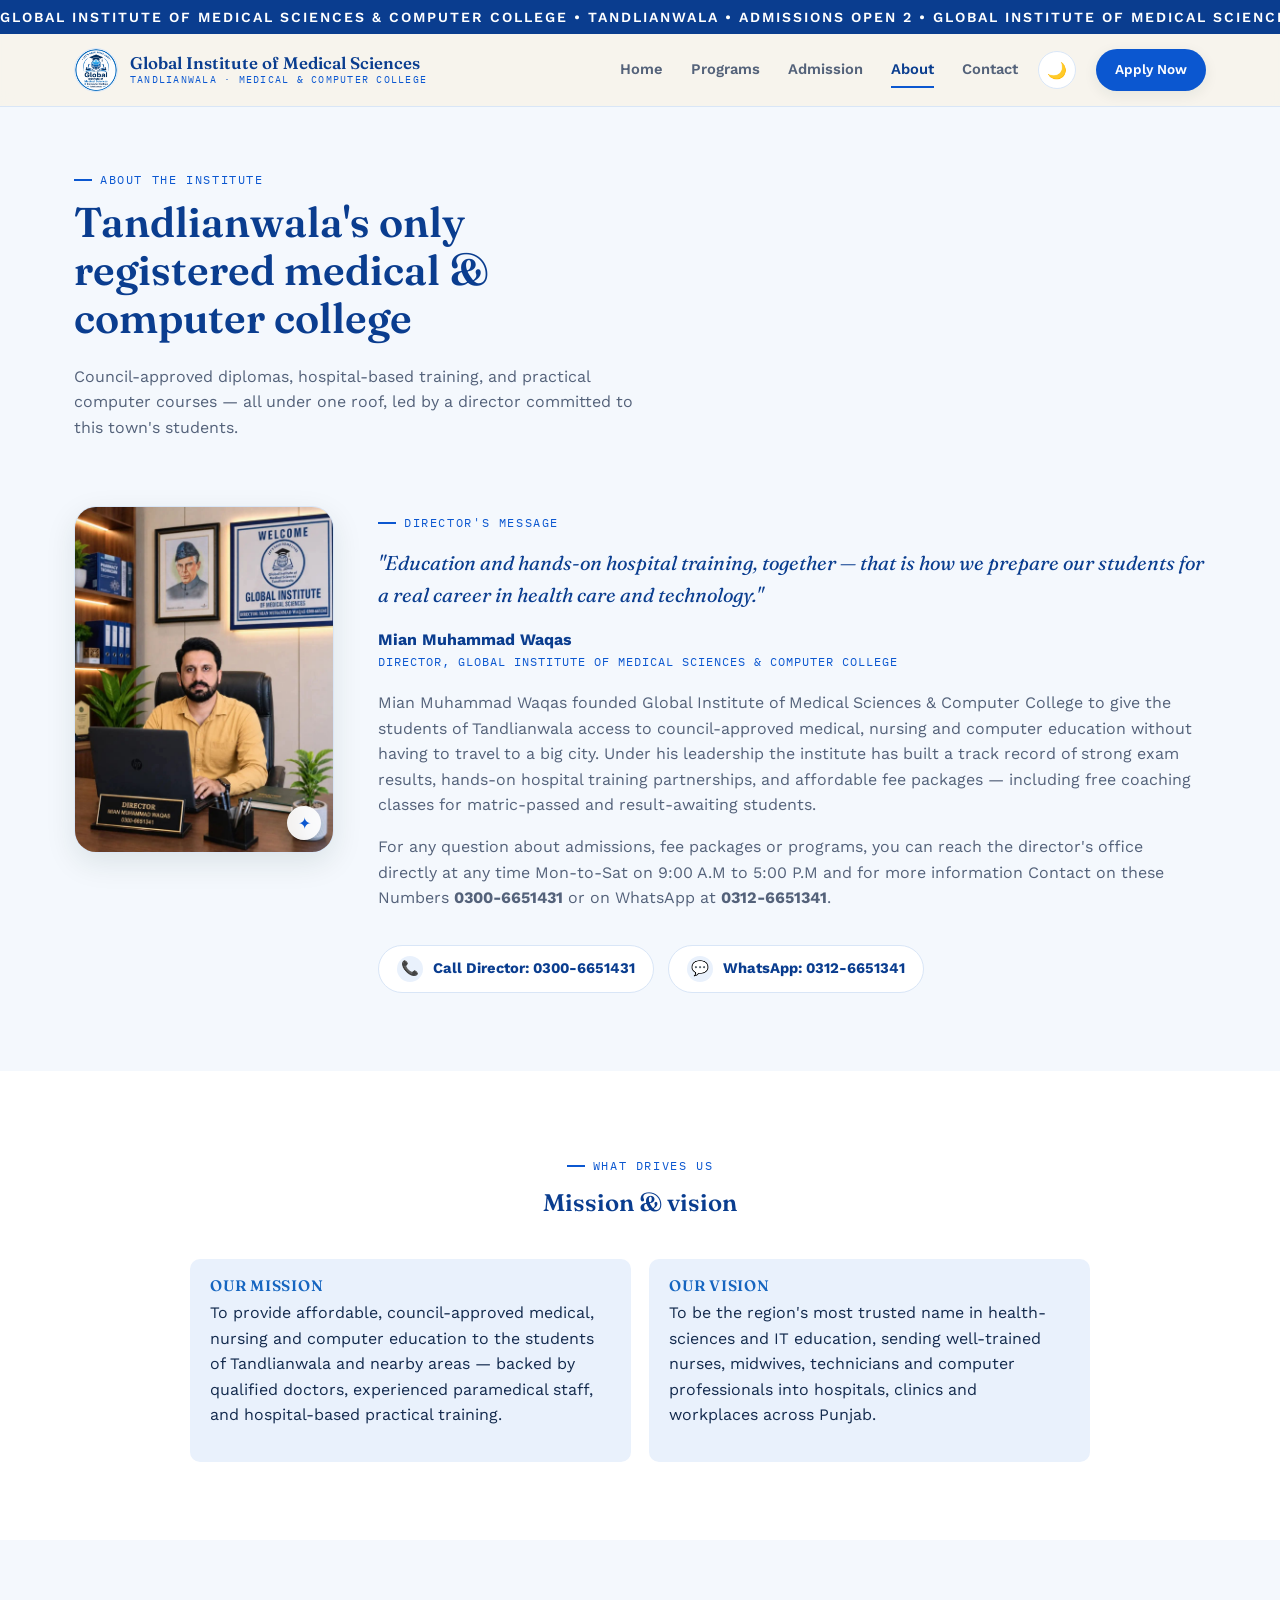
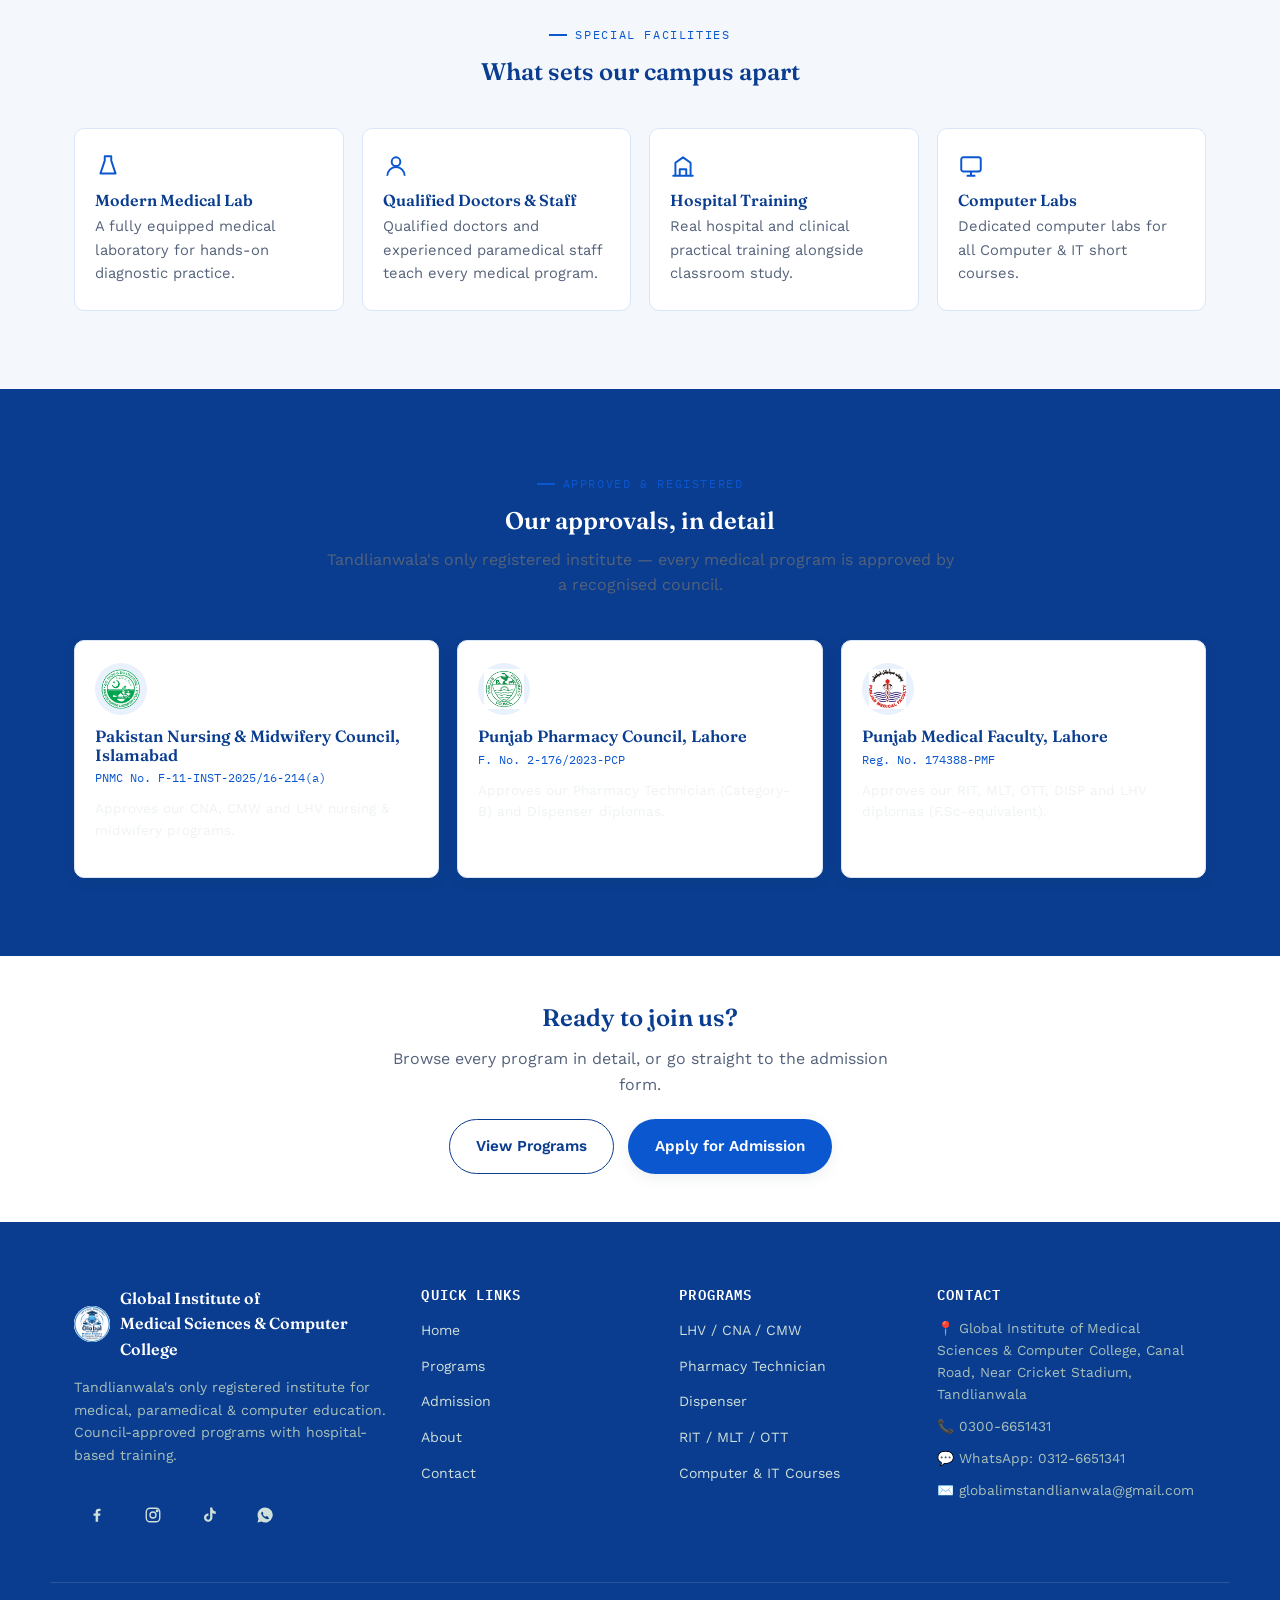
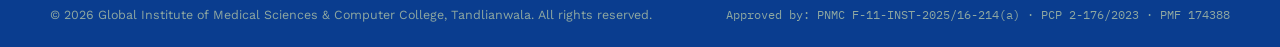
==== commit a633b577: "Auto update: about.html" ====
--- a/about.html
+++ b/about.html
@@ -22,23 +22,50 @@
     />
     <link rel="icon" href="images/logo-real.jpg" type="image/jpeg" />
 
-    <link rel="canonical" href="https://www.gimstandlianwala.edu.pk/about.html" />
+    <link
+      rel="canonical"
+      href="https://www.gimstandlianwala.edu.pk/about.html"
+    />
     <meta name="robots" content="index, follow" />
 
     <!-- Open Graph -->
     <meta property="og:type" content="website" />
-    <meta property="og:site_name" content="Global Institute of Medical Sciences & Computer College" />
-    <meta property="og:title" content="About Us — Global Institute of Medical Sciences, Tandlianwala" />
-    <meta property="og:description" content="Meet our director, our mission and vision, and the councils that approve Global Institute of Medical Sciences & Computer College, Tandlianwala." />
-    <meta property="og:url" content="https://www.gimstandlianwala.edu.pk/about.html" />
-    <meta property="og:image" content="https://www.gimstandlianwala.edu.pk/images/logo-real.jpg" />
+    <meta
+      property="og:site_name"
+      content="Global Institute of Medical Sciences & Computer College"
+    />
+    <meta
+      property="og:title"
+      content="About Us — Global Institute of Medical Sciences, Tandlianwala"
+    />
+    <meta
+      property="og:description"
+      content="Meet our director, our mission and vision, and the councils that approve Global Institute of Medical Sciences & Computer College, Tandlianwala."
+    />
+    <meta
+      property="og:url"
+      content="https://www.gimstandlianwala.edu.pk/about.html"
+    />
+    <meta
+      property="og:image"
+      content="https://www.gimstandlianwala.edu.pk/images/logo-real.jpg"
+    />
     <meta property="og:locale" content="en_PK" />
 
     <!-- Twitter Card -->
     <meta name="twitter:card" content="summary_large_image" />
-    <meta name="twitter:title" content="About Us — Global Institute of Medical Sciences, Tandlianwala" />
-    <meta name="twitter:description" content="Meet our director, our mission and vision, and the councils that approve Global Institute of Medical Sciences & Computer College, Tandlianwala." />
-    <meta name="twitter:image" content="https://www.gimstandlianwala.edu.pk/images/logo-real.jpg" />
+    <meta
+      name="twitter:title"
+      content="About Us — Global Institute of Medical Sciences, Tandlianwala"
+    />
+    <meta
+      name="twitter:description"
+      content="Meet our director, our mission and vision, and the councils that approve Global Institute of Medical Sciences & Computer College, Tandlianwala."
+    />
+    <meta
+      name="twitter:image"
+      content="https://www.gimstandlianwala.edu.pk/images/logo-real.jpg"
+    />
     <link rel="preconnect" href="https://fonts.googleapis.com" />
     <link rel="preconnect" href="https://fonts.gstatic.com" crossorigin />
     <link
@@ -57,8 +84,8 @@
       <div class="ecg-strip">
         <div class="marquee">
           GLOBAL INSTITUTE OF MEDICAL SCIENCES & COMPUTER COLLEGE • TANDLIANWALA
-          • ADMISSIONS OPEN 2026-2028 • GLOBAL INSTITUTE OF MEDICAL SCIENCES &
-          COMPUTER COLLEGE • TANDLIANWALA • ADMISSIONS OPEN 2026-2028 •
+          • ADMISSIONS OPEN 2 • GLOBAL INSTITUTE OF MEDICAL SCIENCES & COMPUTER
+          COLLEGE • TANDLIANWALA • ADMISSIONS OPEN •
         </div>
       </div>
       <div class="header-inner">
@@ -95,7 +122,14 @@
         <a href="admission.html" class="btn btn-primary btn-sm header-cta"
           >Apply Now</a
         >
-        <button class="nav-toggle" aria-label="Toggle menu" aria-expanded="false" aria-controls="mainNav">☰</button>
+        <button
+          class="nav-toggle"
+          aria-label="Toggle menu"
+          aria-expanded="false"
+          aria-controls="mainNav"
+        >
+          ☰
+        </button>
       </div>
     </header>
 
@@ -153,12 +187,19 @@
             <strong>0300-6651431</strong> or on WhatsApp at
             <strong>0312-6651341</strong>.
           </p>
-          <div style="display: flex; flex-wrap: wrap; gap: 14px; margin-top: 6px">
+          <div
+            style="display: flex; flex-wrap: wrap; gap: 14px; margin-top: 6px"
+          >
             <a href="tel:+923006651431" class="gims-director-contact">
               <span class="ic" aria-hidden="true">📞</span>
               Call Director: 0300-6651431
             </a>
-            <a href="https://wa.me/923126651341" class="gims-director-contact" target="_blank" rel="noopener">
+            <a
+              href="https://wa.me/923126651341"
+              class="gims-director-contact"
+              target="_blank"
+              rel="noopener"
+            >
               <span class="ic" aria-hidden="true">💬</span>
               WhatsApp: 0312-6651341
             </a>
@@ -344,7 +385,13 @@
           </div>
           <div class="trust-card">
             <div class="seal">
-              <img src="images/pmf.png" alt="Punjab Medical Faculty seal" width="257" height="277" loading="lazy" />
+              <img
+                src="images/pmf.png"
+                alt="Punjab Medical Faculty seal"
+                width="257"
+                height="277"
+                loading="lazy"
+              />
             </div>
             <h4>Punjab Medical Faculty, Lahore</h4>
             <div class="lic-no">Reg. No. 174388-PMF</div>
@@ -401,7 +448,8 @@
           </p>
           <div class="social-row" style="justify-content: flex-start">
             <a
-              class="social-btn gims-social-tooltip" data-tooltip="Follow GIMS on Facebook"
+              class="social-btn gims-social-tooltip"
+              data-tooltip="Follow GIMS on Facebook"
               href="https://www.facebook.com/profile.php?id=61558160542675"
               target="_blank"
               rel="noopener"
@@ -417,7 +465,8 @@
                 /></svg
             ></a>
             <a
-              class="social-btn gims-social-tooltip" data-tooltip="Follow GIMS on Instagram"
+              class="social-btn gims-social-tooltip"
+              data-tooltip="Follow GIMS on Instagram"
               href="https://instagram.com/Global%20Medical%20College%20Tandlianwala"
               target="_blank"
               rel="noopener"
@@ -435,7 +484,8 @@
                 <circle cx="17.5" cy="6.5" r="1" /></svg
             ></a>
             <a
-              class="social-btn gims-social-tooltip" data-tooltip="Follow GIMS on TikTok"
+              class="social-btn gims-social-tooltip"
+              data-tooltip="Follow GIMS on TikTok"
               href="https://www.tiktok.com/@global_medical_clg_tndla?_r=1&amp;_t=ZS-98BRpgxeo1"
               target="_blank"
               rel="noopener"
@@ -451,7 +501,8 @@
                 /></svg
             ></a>
             <a
-              class="social-btn gims-social-tooltip" data-tooltip="Chat with GIMS on WhatsApp"
+              class="social-btn gims-social-tooltip"
+              data-tooltip="Chat with GIMS on WhatsApp"
               href="https://wa.me/923126651341"
               target="_blank"
               rel="noopener"
@@ -524,7 +575,11 @@
         <span class="ic" aria-hidden="true">📚</span>
         <span>Programs</span>
       </a>
-      <a href="admission.html" class="gims-mobile-nav-cta" data-page="admission.html">
+      <a
+        href="admission.html"
+        class="gims-mobile-nav-cta"
+        data-page="admission.html"
+      >
         <span class="ic" aria-hidden="true">📝</span>
         <span>Admission</span>
       </a>
@@ -537,7 +592,6 @@
         <span>More</span>
       </a>
     </nav>
-
 
     <script src="js/data/programs.js"></script>
     <script src="js/admission/formSubmit.js"></script>
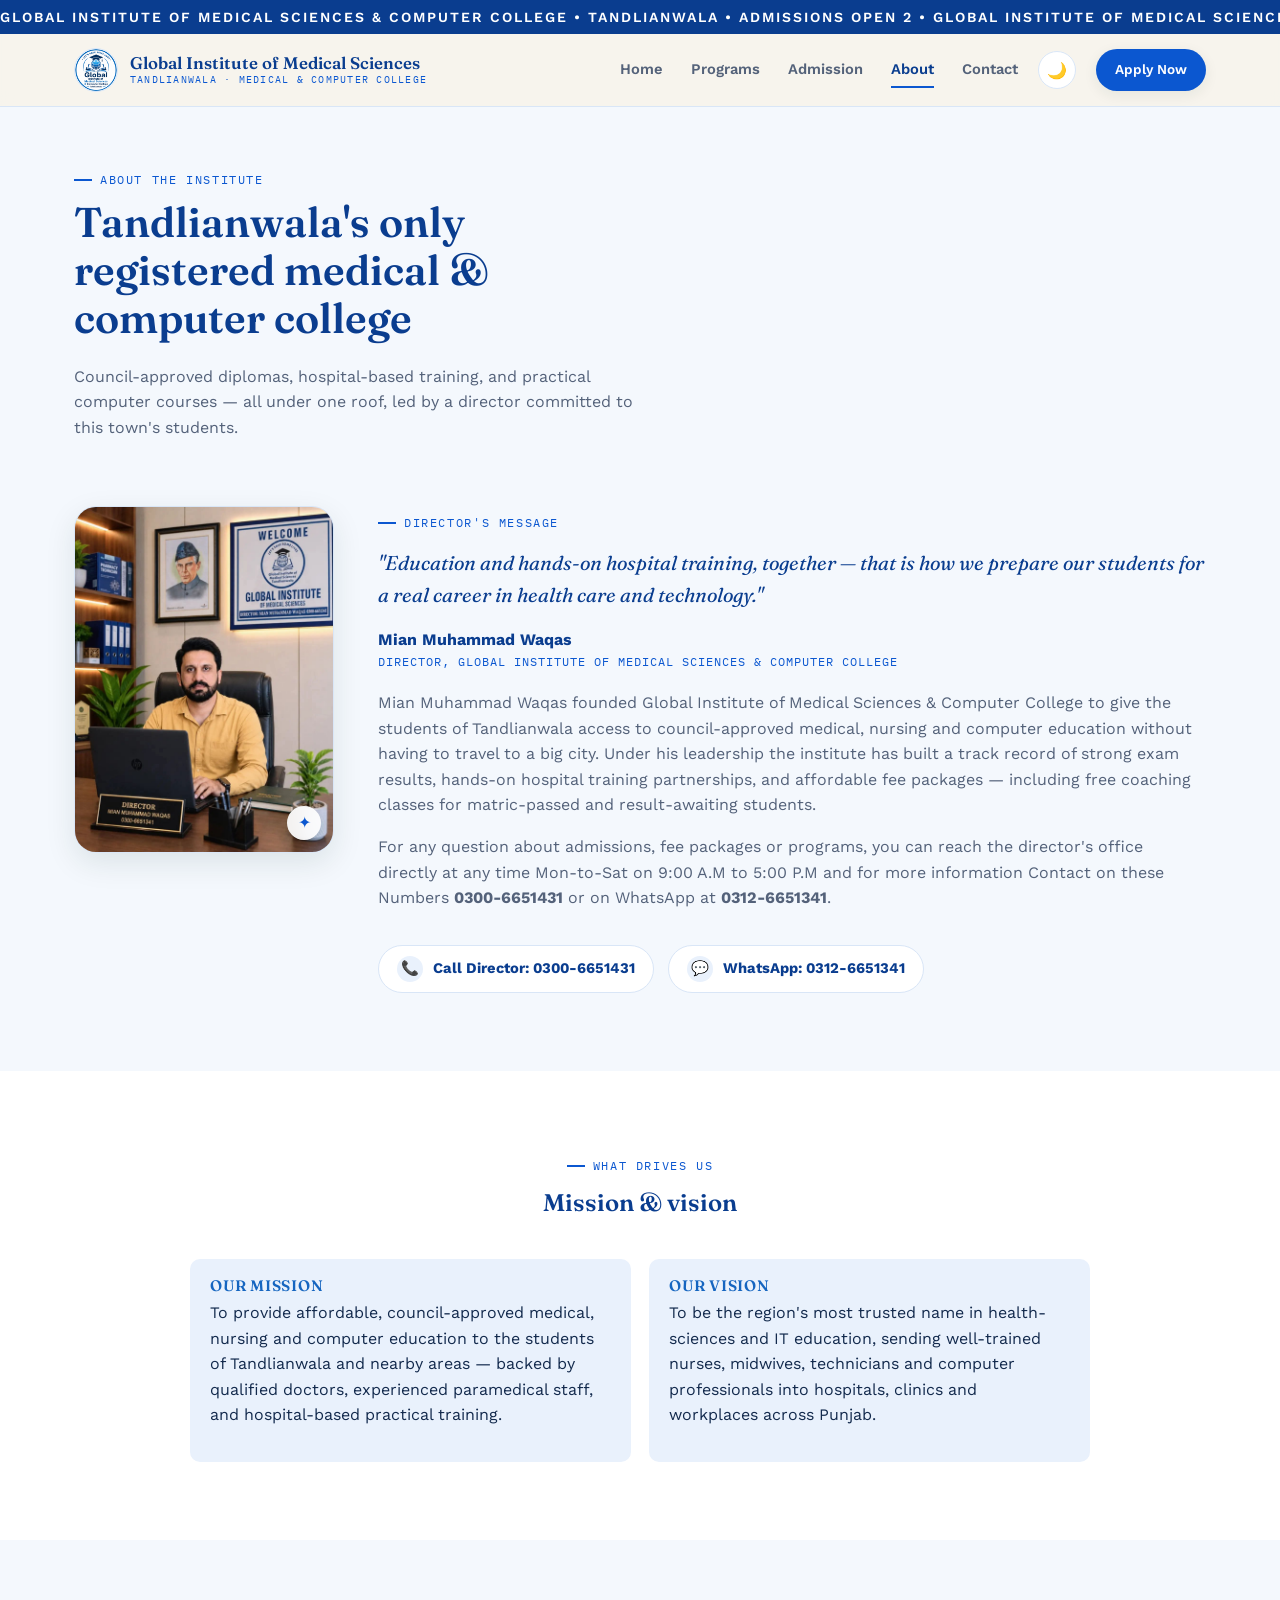
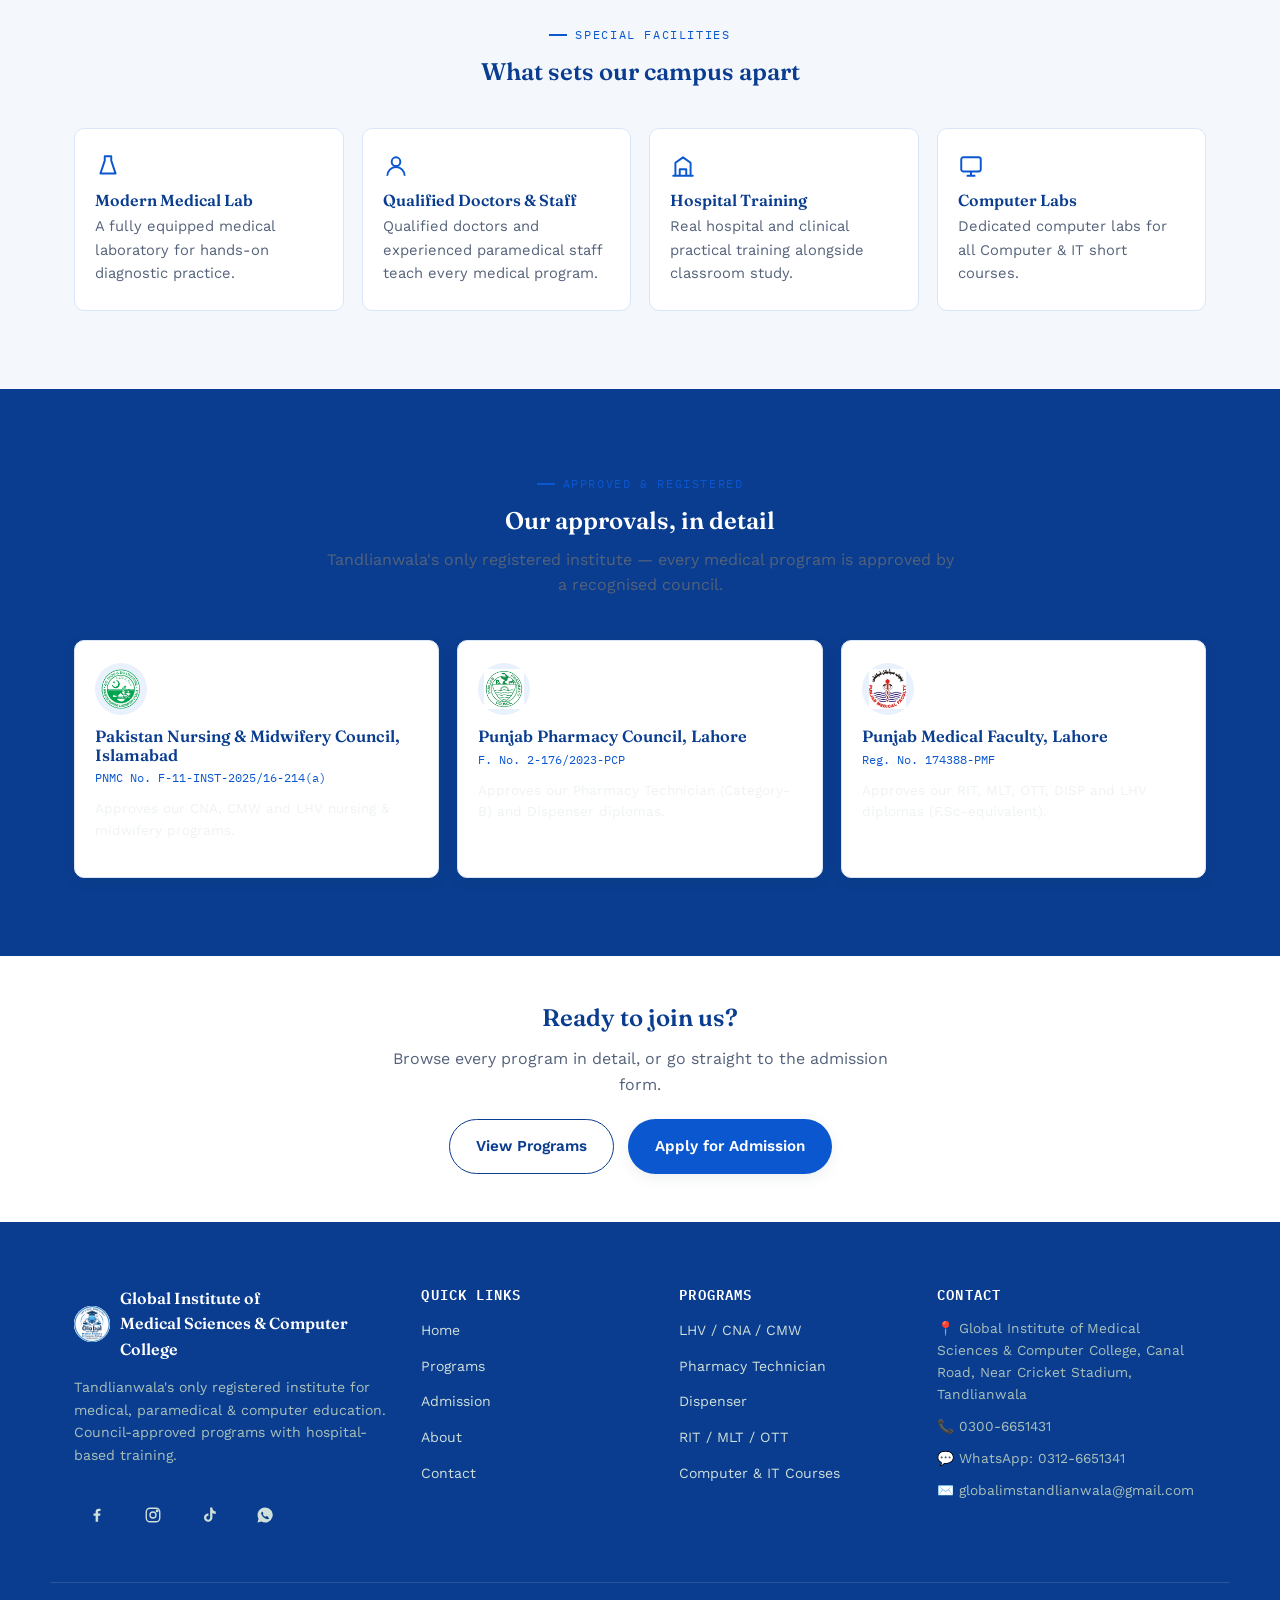
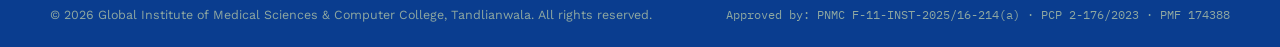
==== commit 0c9e17e5: "Auto update: about.html" ====
--- a/about.html
+++ b/about.html
@@ -22,50 +22,23 @@
     />
     <link rel="icon" href="images/logo-real.jpg" type="image/jpeg" />
 
-    <link
-      rel="canonical"
-      href="https://www.gimstandlianwala.edu.pk/about.html"
-    />
+    <link rel="canonical" href="https://www.gimstandlianwala.edu.pk/about.html" />
     <meta name="robots" content="index, follow" />
 
     <!-- Open Graph -->
     <meta property="og:type" content="website" />
-    <meta
-      property="og:site_name"
-      content="Global Institute of Medical Sciences & Computer College"
-    />
-    <meta
-      property="og:title"
-      content="About Us — Global Institute of Medical Sciences, Tandlianwala"
-    />
-    <meta
-      property="og:description"
-      content="Meet our director, our mission and vision, and the councils that approve Global Institute of Medical Sciences & Computer College, Tandlianwala."
-    />
-    <meta
-      property="og:url"
-      content="https://www.gimstandlianwala.edu.pk/about.html"
-    />
-    <meta
-      property="og:image"
-      content="https://www.gimstandlianwala.edu.pk/images/logo-real.jpg"
-    />
+    <meta property="og:site_name" content="Global Institute of Medical Sciences & Computer College" />
+    <meta property="og:title" content="About Us — Global Institute of Medical Sciences, Tandlianwala" />
+    <meta property="og:description" content="Meet our director, our mission and vision, and the councils that approve Global Institute of Medical Sciences & Computer College, Tandlianwala." />
+    <meta property="og:url" content="https://www.gimstandlianwala.edu.pk/about.html" />
+    <meta property="og:image" content="https://www.gimstandlianwala.edu.pk/images/logo-real.jpg" />
     <meta property="og:locale" content="en_PK" />
 
     <!-- Twitter Card -->
     <meta name="twitter:card" content="summary_large_image" />
-    <meta
-      name="twitter:title"
-      content="About Us — Global Institute of Medical Sciences, Tandlianwala"
-    />
-    <meta
-      name="twitter:description"
-      content="Meet our director, our mission and vision, and the councils that approve Global Institute of Medical Sciences & Computer College, Tandlianwala."
-    />
-    <meta
-      name="twitter:image"
-      content="https://www.gimstandlianwala.edu.pk/images/logo-real.jpg"
-    />
+    <meta name="twitter:title" content="About Us — Global Institute of Medical Sciences, Tandlianwala" />
+    <meta name="twitter:description" content="Meet our director, our mission and vision, and the councils that approve Global Institute of Medical Sciences & Computer College, Tandlianwala." />
+    <meta name="twitter:image" content="https://www.gimstandlianwala.edu.pk/images/logo-real.jpg" />
     <link rel="preconnect" href="https://fonts.googleapis.com" />
     <link rel="preconnect" href="https://fonts.gstatic.com" crossorigin />
     <link
@@ -84,8 +57,8 @@
       <div class="ecg-strip">
         <div class="marquee">
           GLOBAL INSTITUTE OF MEDICAL SCIENCES & COMPUTER COLLEGE • TANDLIANWALA
-          • ADMISSIONS OPEN 2 • GLOBAL INSTITUTE OF MEDICAL SCIENCES & COMPUTER
-          COLLEGE • TANDLIANWALA • ADMISSIONS OPEN •
+          • ADMISSIONS OPEN 2 • GLOBAL INSTITUTE OF MEDICAL SCIENCES &
+          COMPUTER COLLEGE • TANDLIANWALA • ADMISSIONS OPEN  •
         </div>
       </div>
       <div class="header-inner">
@@ -122,14 +95,7 @@
         <a href="admission.html" class="btn btn-primary btn-sm header-cta"
           >Apply Now</a
         >
-        <button
-          class="nav-toggle"
-          aria-label="Toggle menu"
-          aria-expanded="false"
-          aria-controls="mainNav"
-        >
-          ☰
-        </button>
+        <button class="nav-toggle" aria-label="Toggle menu" aria-expanded="false" aria-controls="mainNav">☰</button>
       </div>
     </header>
 
@@ -187,19 +153,12 @@
             <strong>0300-6651431</strong> or on WhatsApp at
             <strong>0312-6651341</strong>.
           </p>
-          <div
-            style="display: flex; flex-wrap: wrap; gap: 14px; margin-top: 6px"
-          >
+          <div style="display: flex; flex-wrap: wrap; gap: 14px; margin-top: 6px">
             <a href="tel:+923006651431" class="gims-director-contact">
               <span class="ic" aria-hidden="true">📞</span>
               Call Director: 0300-6651431
             </a>
-            <a
-              href="https://wa.me/923126651341"
-              class="gims-director-contact"
-              target="_blank"
-              rel="noopener"
-            >
+            <a href="https://wa.me/923126651341" class="gims-director-contact" target="_blank" rel="noopener">
               <span class="ic" aria-hidden="true">💬</span>
               WhatsApp: 0312-6651341
             </a>
@@ -385,13 +344,7 @@
           </div>
           <div class="trust-card">
             <div class="seal">
-              <img
-                src="images/pmf.png"
-                alt="Punjab Medical Faculty seal"
-                width="257"
-                height="277"
-                loading="lazy"
-              />
+              <img src="images/pmf.png" alt="Punjab Medical Faculty seal" width="257" height="277" loading="lazy" />
             </div>
             <h4>Punjab Medical Faculty, Lahore</h4>
             <div class="lic-no">Reg. No. 174388-PMF</div>
@@ -448,8 +401,7 @@
           </p>
           <div class="social-row" style="justify-content: flex-start">
             <a
-              class="social-btn gims-social-tooltip"
-              data-tooltip="Follow GIMS on Facebook"
+              class="social-btn gims-social-tooltip" data-tooltip="Follow GIMS on Facebook"
               href="https://www.facebook.com/profile.php?id=61558160542675"
               target="_blank"
               rel="noopener"
@@ -465,8 +417,7 @@
                 /></svg
             ></a>
             <a
-              class="social-btn gims-social-tooltip"
-              data-tooltip="Follow GIMS on Instagram"
+              class="social-btn gims-social-tooltip" data-tooltip="Follow GIMS on Instagram"
               href="https://instagram.com/Global%20Medical%20College%20Tandlianwala"
               target="_blank"
               rel="noopener"
@@ -484,8 +435,7 @@
                 <circle cx="17.5" cy="6.5" r="1" /></svg
             ></a>
             <a
-              class="social-btn gims-social-tooltip"
-              data-tooltip="Follow GIMS on TikTok"
+              class="social-btn gims-social-tooltip" data-tooltip="Follow GIMS on TikTok"
               href="https://www.tiktok.com/@global_medical_clg_tndla?_r=1&amp;_t=ZS-98BRpgxeo1"
               target="_blank"
               rel="noopener"
@@ -501,8 +451,7 @@
                 /></svg
             ></a>
             <a
-              class="social-btn gims-social-tooltip"
-              data-tooltip="Chat with GIMS on WhatsApp"
+              class="social-btn gims-social-tooltip" data-tooltip="Chat with GIMS on WhatsApp"
               href="https://wa.me/923126651341"
               target="_blank"
               rel="noopener"
@@ -575,11 +524,7 @@
         <span class="ic" aria-hidden="true">📚</span>
         <span>Programs</span>
       </a>
-      <a
-        href="admission.html"
-        class="gims-mobile-nav-cta"
-        data-page="admission.html"
-      >
+      <a href="admission.html" class="gims-mobile-nav-cta" data-page="admission.html">
         <span class="ic" aria-hidden="true">📝</span>
         <span>Admission</span>
       </a>
@@ -592,6 +537,7 @@
         <span>More</span>
       </a>
     </nav>
+
 
     <script src="js/data/programs.js"></script>
     <script src="js/admission/formSubmit.js"></script>
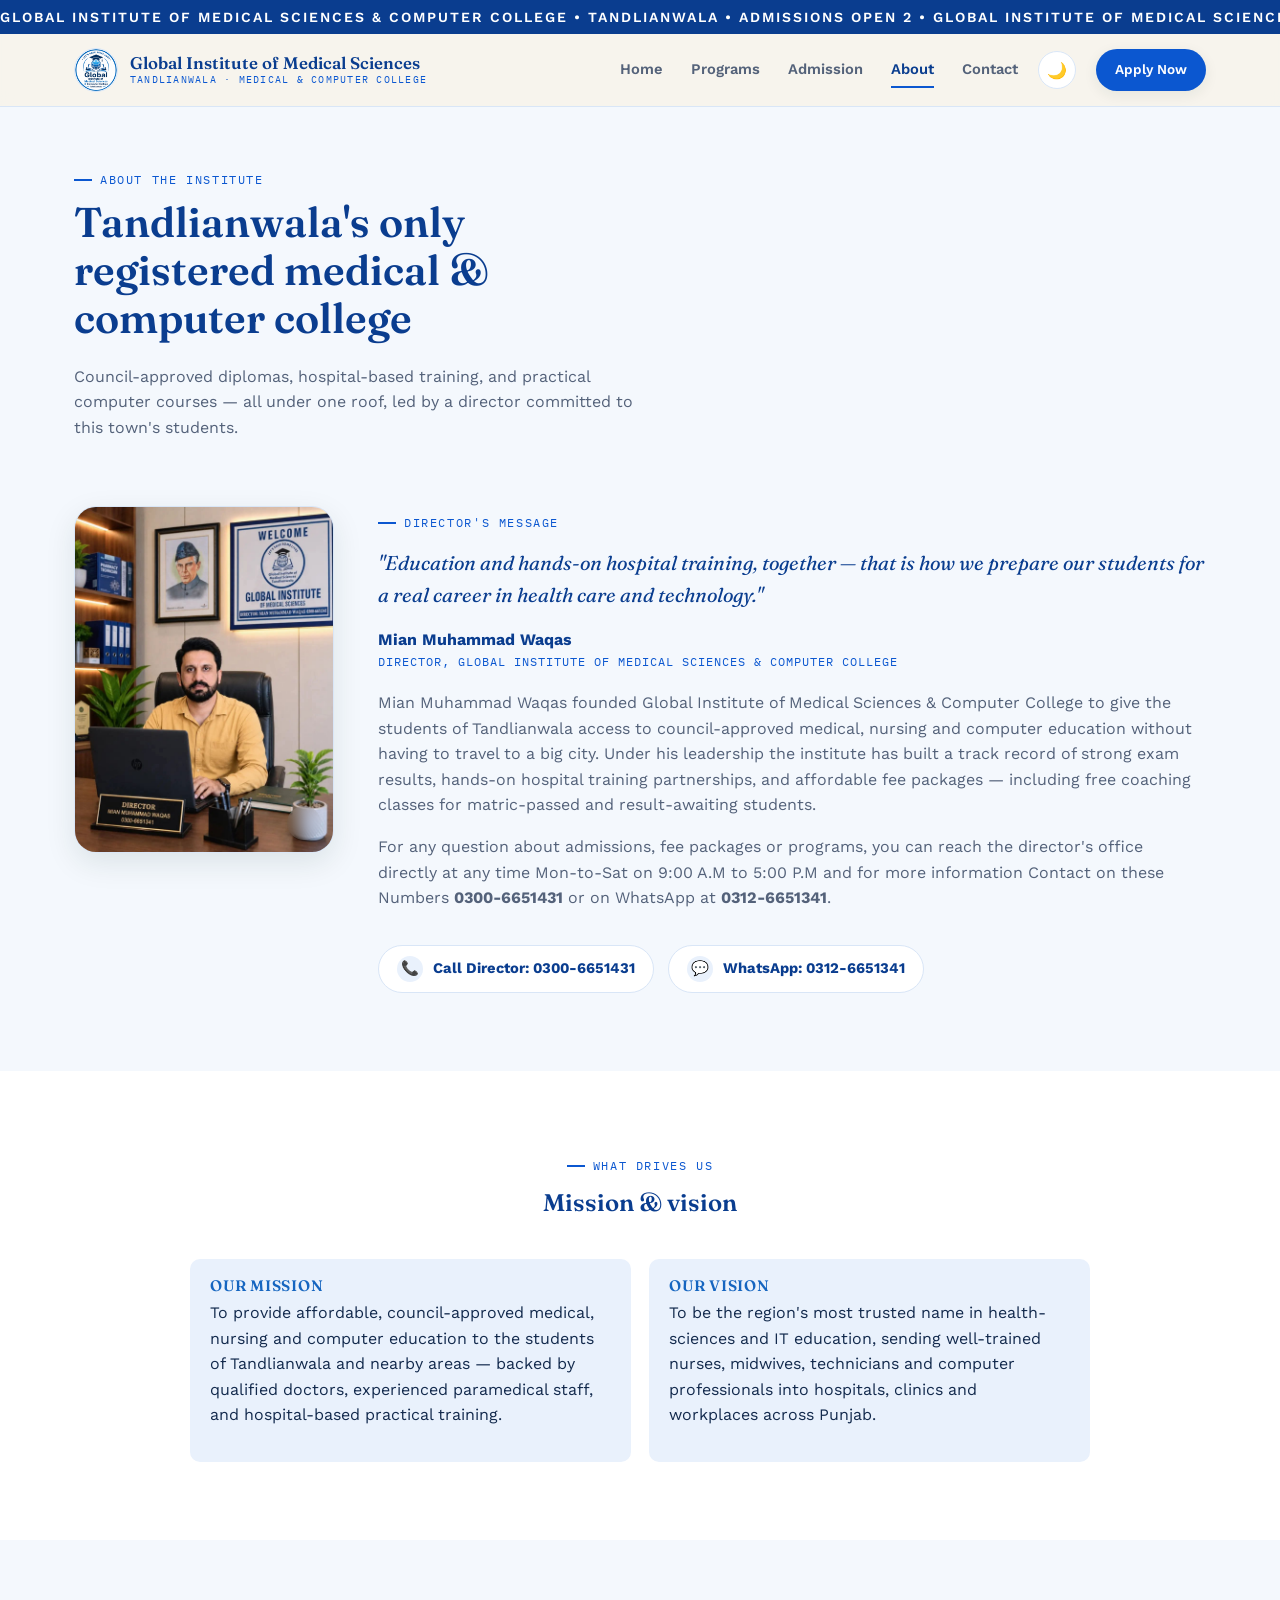
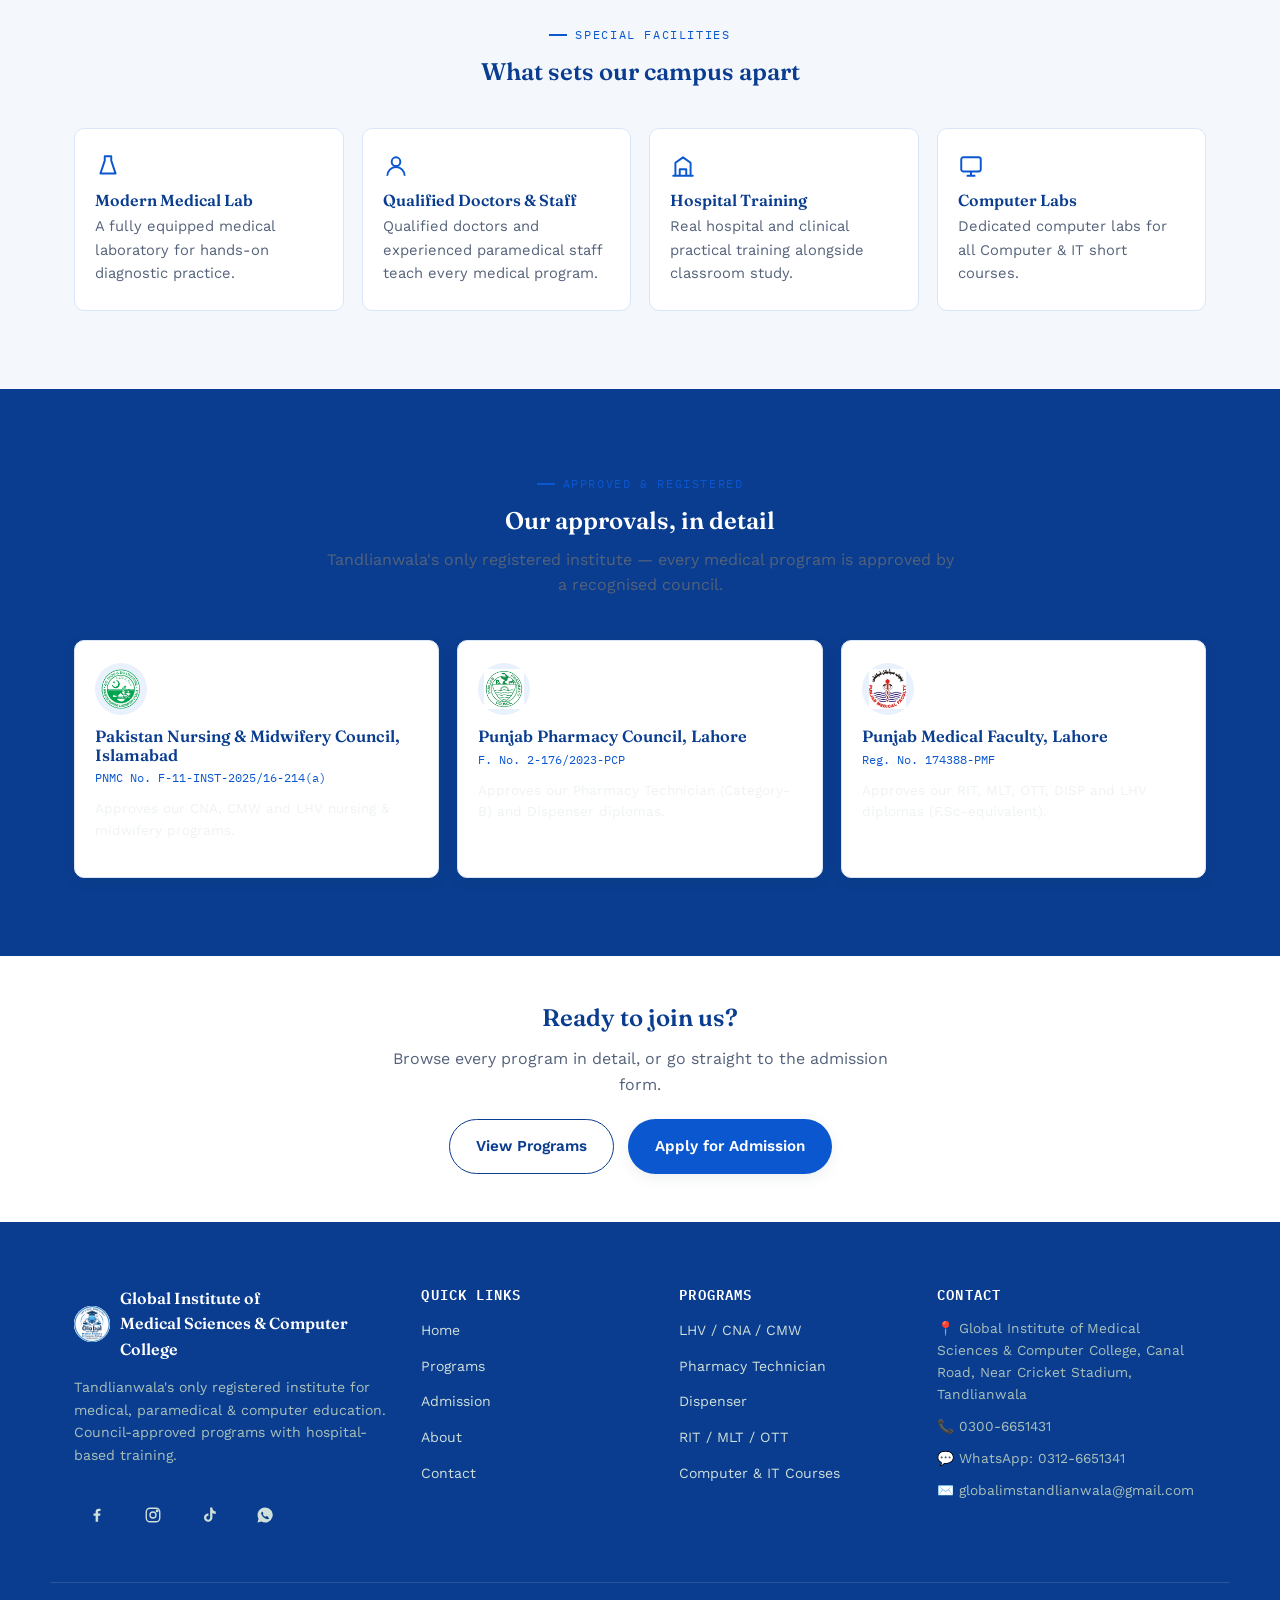
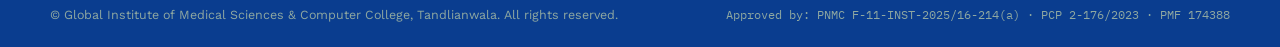
==== commit 8c15e9e8: "Auto update: about.html" ====
--- a/about.html
+++ b/about.html
@@ -22,23 +22,50 @@
     />
     <link rel="icon" href="images/logo-real.jpg" type="image/jpeg" />
 
-    <link rel="canonical" href="https://www.gimstandlianwala.edu.pk/about.html" />
+    <link
+      rel="canonical"
+      href="https://www.gimstandlianwala.edu.pk/about.html"
+    />
     <meta name="robots" content="index, follow" />
 
     <!-- Open Graph -->
     <meta property="og:type" content="website" />
-    <meta property="og:site_name" content="Global Institute of Medical Sciences & Computer College" />
-    <meta property="og:title" content="About Us — Global Institute of Medical Sciences, Tandlianwala" />
-    <meta property="og:description" content="Meet our director, our mission and vision, and the councils that approve Global Institute of Medical Sciences & Computer College, Tandlianwala." />
-    <meta property="og:url" content="https://www.gimstandlianwala.edu.pk/about.html" />
-    <meta property="og:image" content="https://www.gimstandlianwala.edu.pk/images/logo-real.jpg" />
+    <meta
+      property="og:site_name"
+      content="Global Institute of Medical Sciences & Computer College"
+    />
+    <meta
+      property="og:title"
+      content="About Us — Global Institute of Medical Sciences, Tandlianwala"
+    />
+    <meta
+      property="og:description"
+      content="Meet our director, our mission and vision, and the councils that approve Global Institute of Medical Sciences & Computer College, Tandlianwala."
+    />
+    <meta
+      property="og:url"
+      content="https://www.gimstandlianwala.edu.pk/about.html"
+    />
+    <meta
+      property="og:image"
+      content="https://www.gimstandlianwala.edu.pk/images/logo-real.jpg"
+    />
     <meta property="og:locale" content="en_PK" />
 
     <!-- Twitter Card -->
     <meta name="twitter:card" content="summary_large_image" />
-    <meta name="twitter:title" content="About Us — Global Institute of Medical Sciences, Tandlianwala" />
-    <meta name="twitter:description" content="Meet our director, our mission and vision, and the councils that approve Global Institute of Medical Sciences & Computer College, Tandlianwala." />
-    <meta name="twitter:image" content="https://www.gimstandlianwala.edu.pk/images/logo-real.jpg" />
+    <meta
+      name="twitter:title"
+      content="About Us — Global Institute of Medical Sciences, Tandlianwala"
+    />
+    <meta
+      name="twitter:description"
+      content="Meet our director, our mission and vision, and the councils that approve Global Institute of Medical Sciences & Computer College, Tandlianwala."
+    />
+    <meta
+      name="twitter:image"
+      content="https://www.gimstandlianwala.edu.pk/images/logo-real.jpg"
+    />
     <link rel="preconnect" href="https://fonts.googleapis.com" />
     <link rel="preconnect" href="https://fonts.gstatic.com" crossorigin />
     <link
@@ -57,8 +84,8 @@
       <div class="ecg-strip">
         <div class="marquee">
           GLOBAL INSTITUTE OF MEDICAL SCIENCES & COMPUTER COLLEGE • TANDLIANWALA
-          • ADMISSIONS OPEN 2 • GLOBAL INSTITUTE OF MEDICAL SCIENCES &
-          COMPUTER COLLEGE • TANDLIANWALA • ADMISSIONS OPEN  •
+          • ADMISSIONS OPEN 2 • GLOBAL INSTITUTE OF MEDICAL SCIENCES & COMPUTER
+          COLLEGE • TANDLIANWALA • ADMISSIONS OPEN •
         </div>
       </div>
       <div class="header-inner">
@@ -95,7 +122,14 @@
         <a href="admission.html" class="btn btn-primary btn-sm header-cta"
           >Apply Now</a
         >
-        <button class="nav-toggle" aria-label="Toggle menu" aria-expanded="false" aria-controls="mainNav">☰</button>
+        <button
+          class="nav-toggle"
+          aria-label="Toggle menu"
+          aria-expanded="false"
+          aria-controls="mainNav"
+        >
+          ☰
+        </button>
       </div>
     </header>
 
@@ -153,12 +187,19 @@
             <strong>0300-6651431</strong> or on WhatsApp at
             <strong>0312-6651341</strong>.
           </p>
-          <div style="display: flex; flex-wrap: wrap; gap: 14px; margin-top: 6px">
+          <div
+            style="display: flex; flex-wrap: wrap; gap: 14px; margin-top: 6px"
+          >
             <a href="tel:+923006651431" class="gims-director-contact">
               <span class="ic" aria-hidden="true">📞</span>
               Call Director: 0300-6651431
             </a>
-            <a href="https://wa.me/923126651341" class="gims-director-contact" target="_blank" rel="noopener">
+            <a
+              href="https://wa.me/923126651341"
+              class="gims-director-contact"
+              target="_blank"
+              rel="noopener"
+            >
               <span class="ic" aria-hidden="true">💬</span>
               WhatsApp: 0312-6651341
             </a>
@@ -344,7 +385,13 @@
           </div>
           <div class="trust-card">
             <div class="seal">
-              <img src="images/pmf.png" alt="Punjab Medical Faculty seal" width="257" height="277" loading="lazy" />
+              <img
+                src="images/pmf.png"
+                alt="Punjab Medical Faculty seal"
+                width="257"
+                height="277"
+                loading="lazy"
+              />
             </div>
             <h4>Punjab Medical Faculty, Lahore</h4>
             <div class="lic-no">Reg. No. 174388-PMF</div>
@@ -401,7 +448,8 @@
           </p>
           <div class="social-row" style="justify-content: flex-start">
             <a
-              class="social-btn gims-social-tooltip" data-tooltip="Follow GIMS on Facebook"
+              class="social-btn gims-social-tooltip"
+              data-tooltip="Follow GIMS on Facebook"
               href="https://www.facebook.com/profile.php?id=61558160542675"
               target="_blank"
               rel="noopener"
@@ -417,7 +465,8 @@
                 /></svg
             ></a>
             <a
-              class="social-btn gims-social-tooltip" data-tooltip="Follow GIMS on Instagram"
+              class="social-btn gims-social-tooltip"
+              data-tooltip="Follow GIMS on Instagram"
               href="https://instagram.com/Global%20Medical%20College%20Tandlianwala"
               target="_blank"
               rel="noopener"
@@ -435,7 +484,8 @@
                 <circle cx="17.5" cy="6.5" r="1" /></svg
             ></a>
             <a
-              class="social-btn gims-social-tooltip" data-tooltip="Follow GIMS on TikTok"
+              class="social-btn gims-social-tooltip"
+              data-tooltip="Follow GIMS on TikTok"
               href="https://www.tiktok.com/@global_medical_clg_tndla?_r=1&amp;_t=ZS-98BRpgxeo1"
               target="_blank"
               rel="noopener"
@@ -451,7 +501,8 @@
                 /></svg
             ></a>
             <a
-              class="social-btn gims-social-tooltip" data-tooltip="Chat with GIMS on WhatsApp"
+              class="social-btn gims-social-tooltip"
+              data-tooltip="Chat with GIMS on WhatsApp"
               href="https://wa.me/923126651341"
               target="_blank"
               rel="noopener"
@@ -505,7 +556,7 @@
       </div>
       <div class="container footer-bottom">
         <span
-          >© 2026 Global Institute of Medical Sciences & Computer College,
+          >© Global Institute of Medical Sciences & Computer College,
           Tandlianwala. All rights reserved.</span
         >
         <span class="lic-nos"
@@ -524,7 +575,11 @@
         <span class="ic" aria-hidden="true">📚</span>
         <span>Programs</span>
       </a>
-      <a href="admission.html" class="gims-mobile-nav-cta" data-page="admission.html">
+      <a
+        href="admission.html"
+        class="gims-mobile-nav-cta"
+        data-page="admission.html"
+      >
         <span class="ic" aria-hidden="true">📝</span>
         <span>Admission</span>
       </a>
@@ -537,7 +592,6 @@
         <span>More</span>
       </a>
     </nav>
-
 
     <script src="js/data/programs.js"></script>
     <script src="js/admission/formSubmit.js"></script>
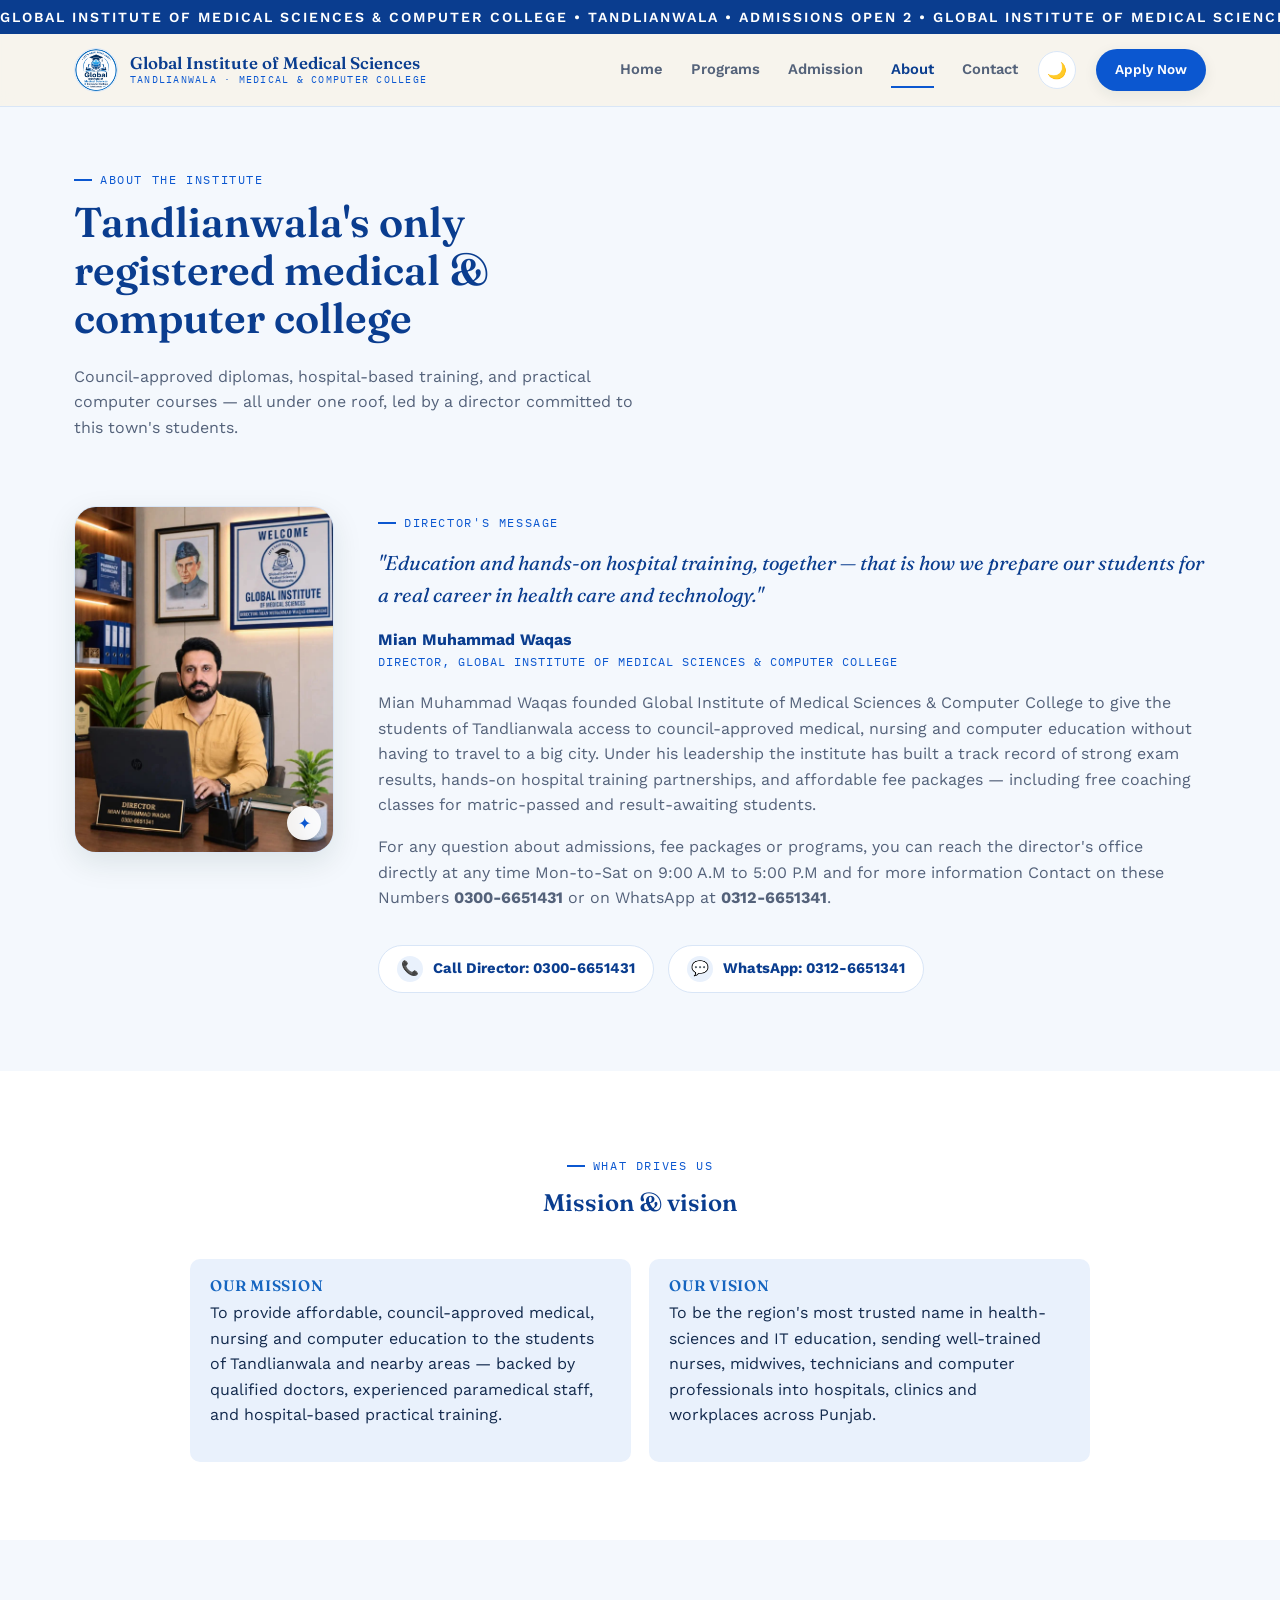
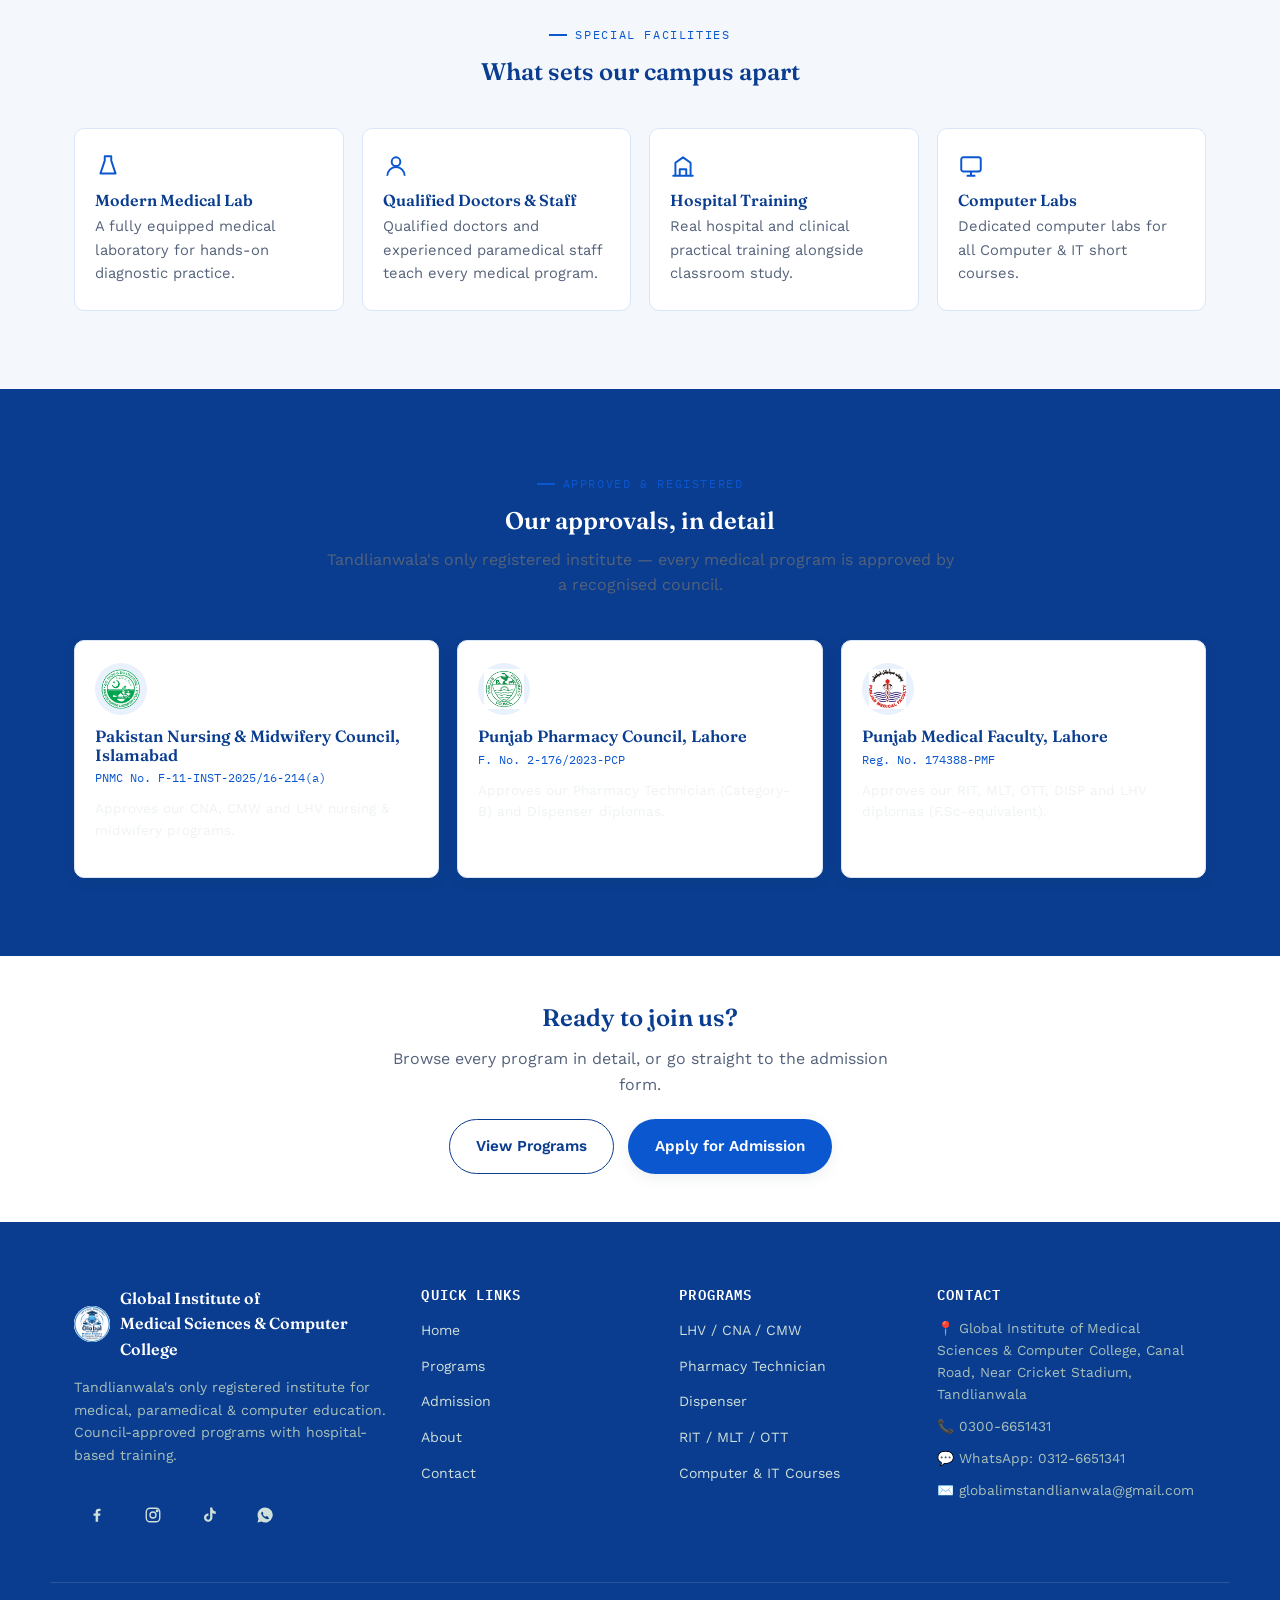
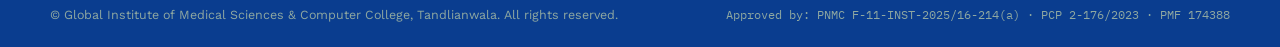
==== commit f334cc55: "Auto update: about.html" ====
--- a/about.html
+++ b/about.html
@@ -556,7 +556,7 @@
       </div>
       <div class="container footer-bottom">
         <span
-          >© Global Institute of Medical Sciences & Computer College,
+          >©  Global Institute of Medical Sciences & Computer College,
           Tandlianwala. All rights reserved.</span
         >
         <span class="lic-nos"
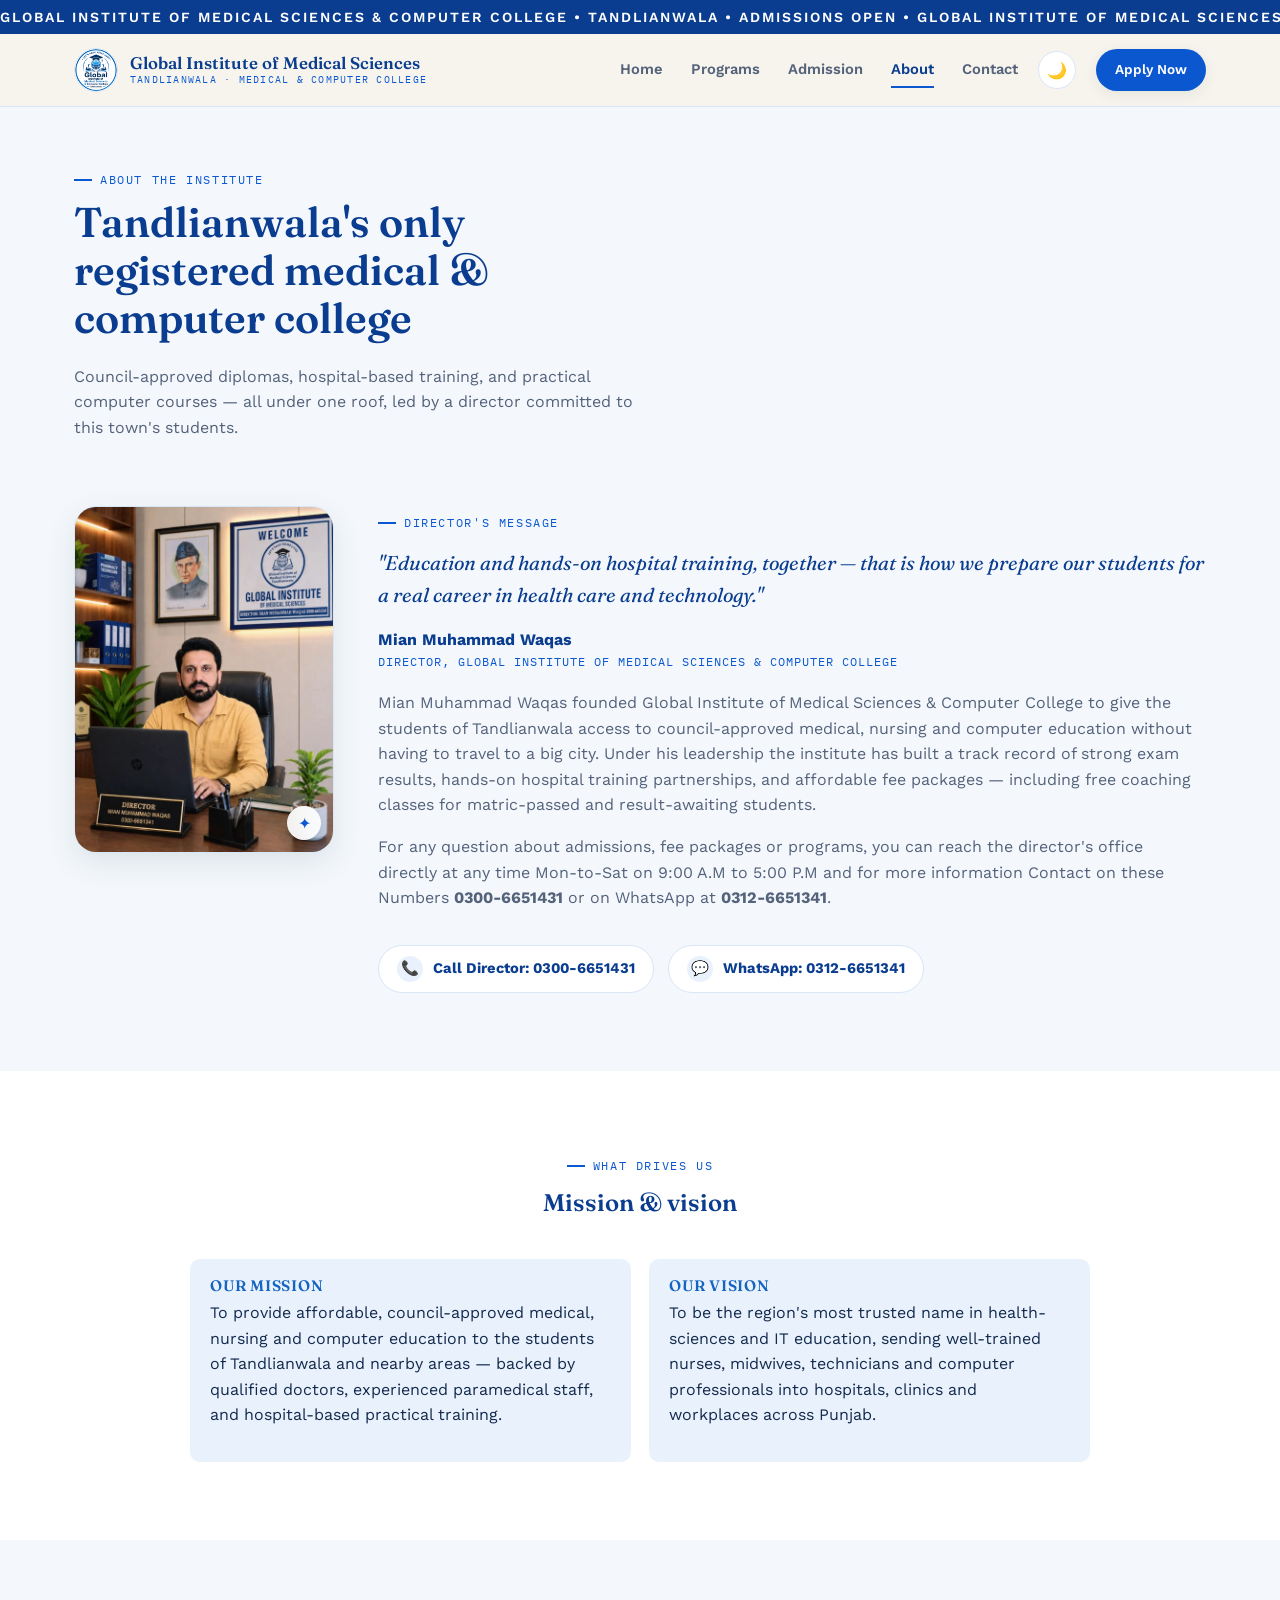
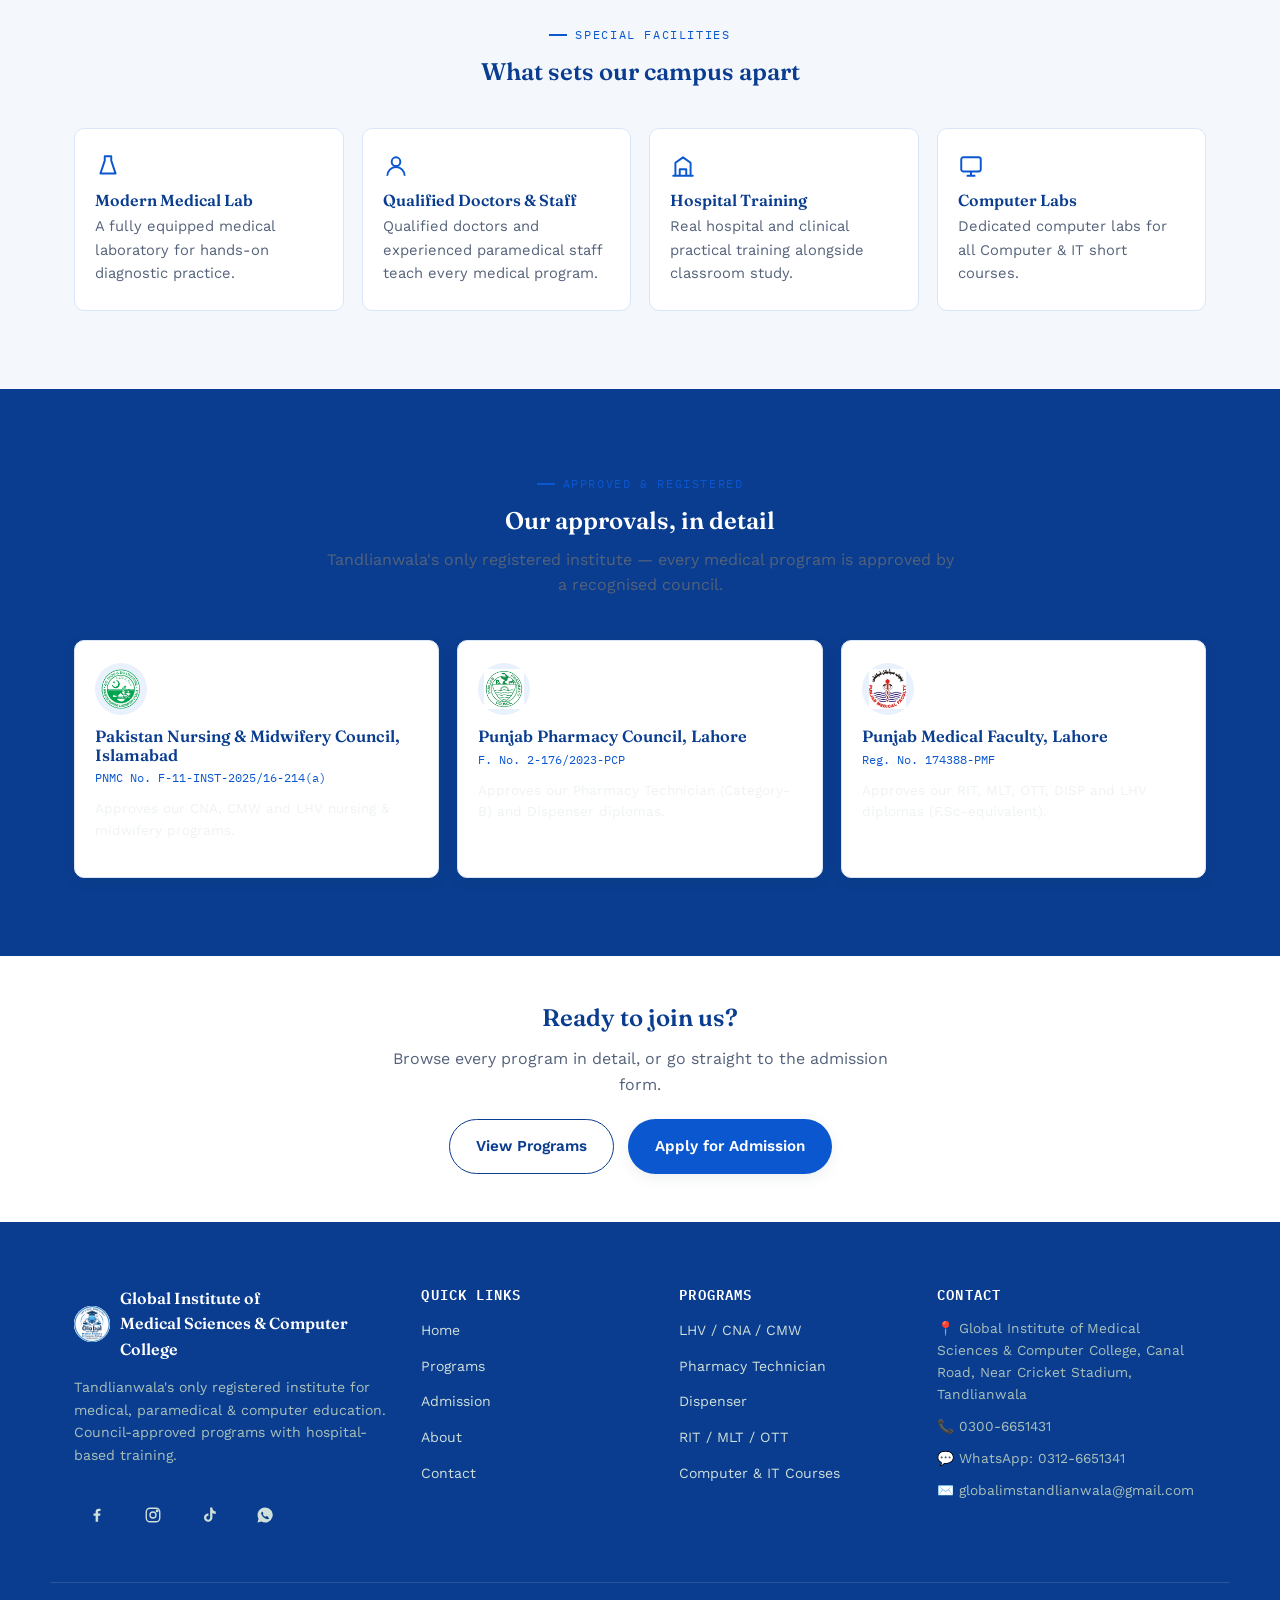
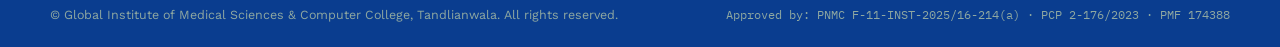
==== commit 5b65fe66: "Auto update: about.html" ====
--- a/about.html
+++ b/about.html
@@ -84,7 +84,7 @@
       <div class="ecg-strip">
         <div class="marquee">
           GLOBAL INSTITUTE OF MEDICAL SCIENCES & COMPUTER COLLEGE • TANDLIANWALA
-          • ADMISSIONS OPEN 2 • GLOBAL INSTITUTE OF MEDICAL SCIENCES & COMPUTER
+          • ADMISSIONS OPEN • GLOBAL INSTITUTE OF MEDICAL SCIENCES & COMPUTER
           COLLEGE • TANDLIANWALA • ADMISSIONS OPEN •
         </div>
       </div>
@@ -556,7 +556,7 @@
       </div>
       <div class="container footer-bottom">
         <span
-          >©  Global Institute of Medical Sciences & Computer College,
+          >© Global Institute of Medical Sciences & Computer College,
           Tandlianwala. All rights reserved.</span
         >
         <span class="lic-nos"
